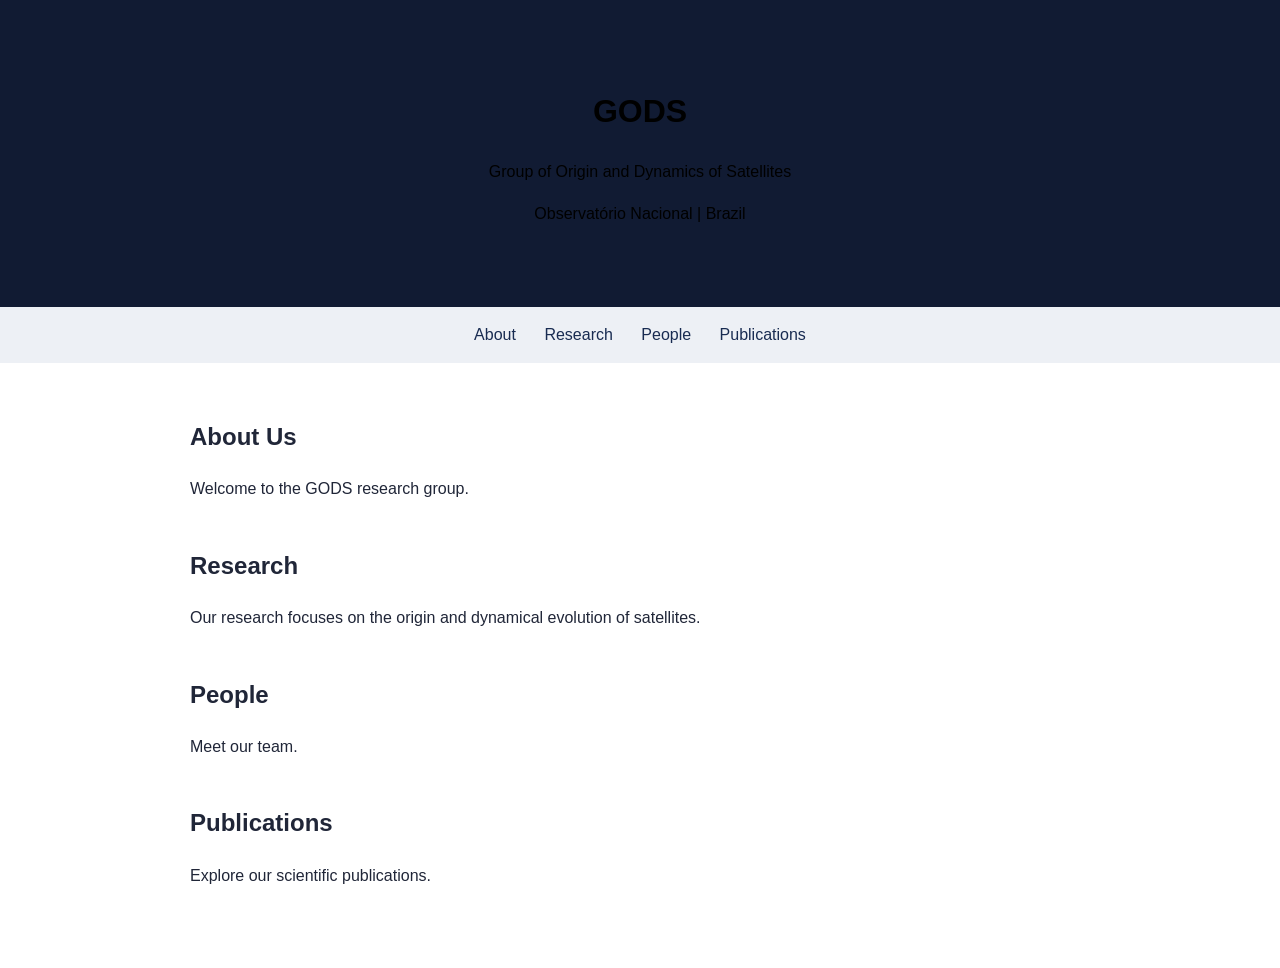
==== index.html @ 949d892b "change" ====
<!DOCTYPE html>
<html lang="en">
<head>
  <meta charset="UTF-8">
  <meta name="viewport" content="width=device-width, initial-scale=1">
  <title>GODS | Research Group</title>
  <style>
    body {
      font-family: Arial, sans-serif;
      margin: 0;
      color: #202638;
      line-height: 1.6;
    }
    header {
      background: #111b33;
      color: black;
      text-align: center;
      padding: 65px 20px;
    }
    nav {
      text-align: center;
      background: #edf0f5;
      padding: 15px;
    }
    nav a {
      margin: 12px;
      color: #182b51;
      text-decoration: none;
    }
    main {
      max-width: 900px;
      margin: auto;
      padding: 35px 20px;
    }
    section { margin-bottom: 45px; }
  </style>
</head>
<body>
  <header>
    <h1>GODS</h1>
    <p>Group of Origin and Dynamics of Satellites</p>
    <p>Observatório Nacional | Brazil</p>
  </header>

  <nav>
    <a href="#about">About</a>
    <a href="#research">Research</a>
    <a href="#people">People</a>
    <a href="#publications">Publications</a>
  </nav>

  <main>
    <section id="about">
      <h2>About Us</h2>
      <p>Welcome to the GODS research group.</p>
    </section>

    <section id="research">
      <h2>Research</h2>
      <p>Our research focuses on the origin
      and dynamical evolution of satellites.</p>
    </section>

    <section id="people">
      <h2>People</h2>
      <p>Meet our team.</p>
    </section>

    <section id="publications">
      <h2>Publications</h2>
      <p>Explore our scientific publications.</p>
    </section>
  </main>
</body>
</html>
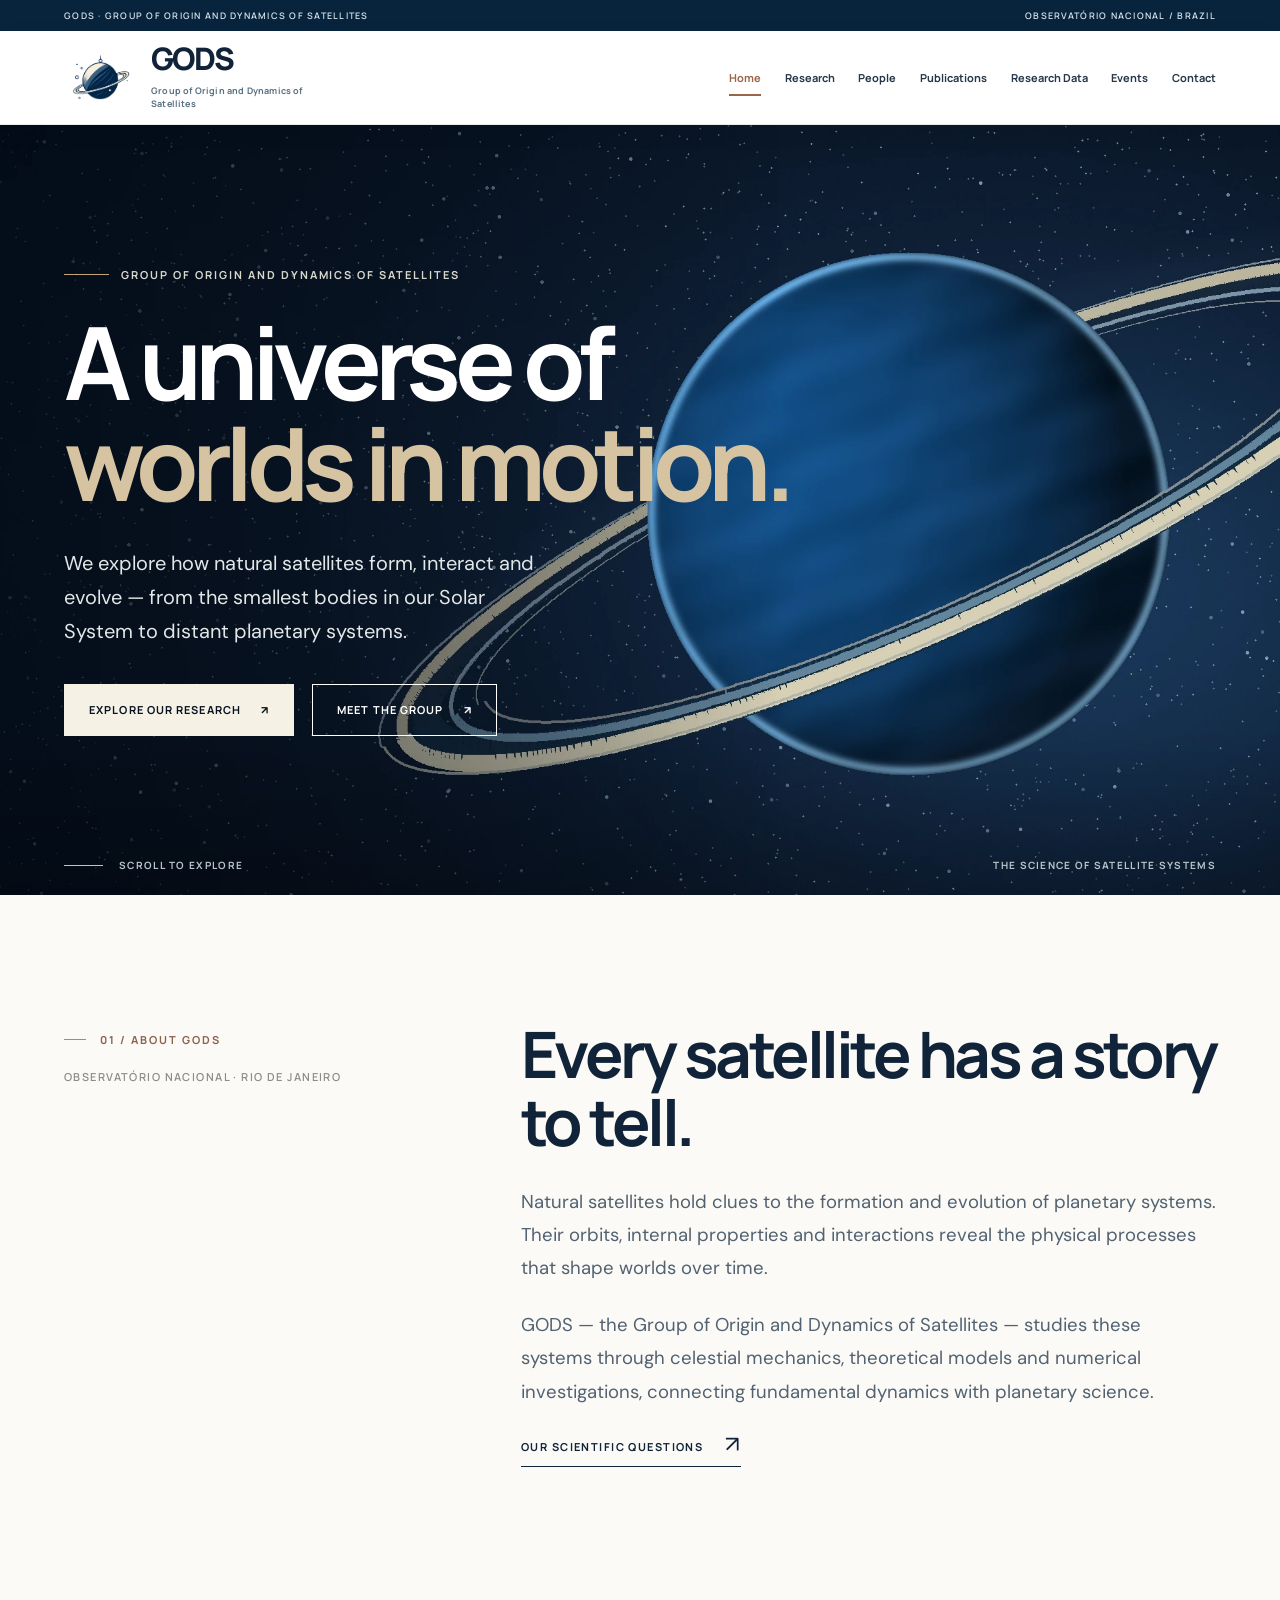
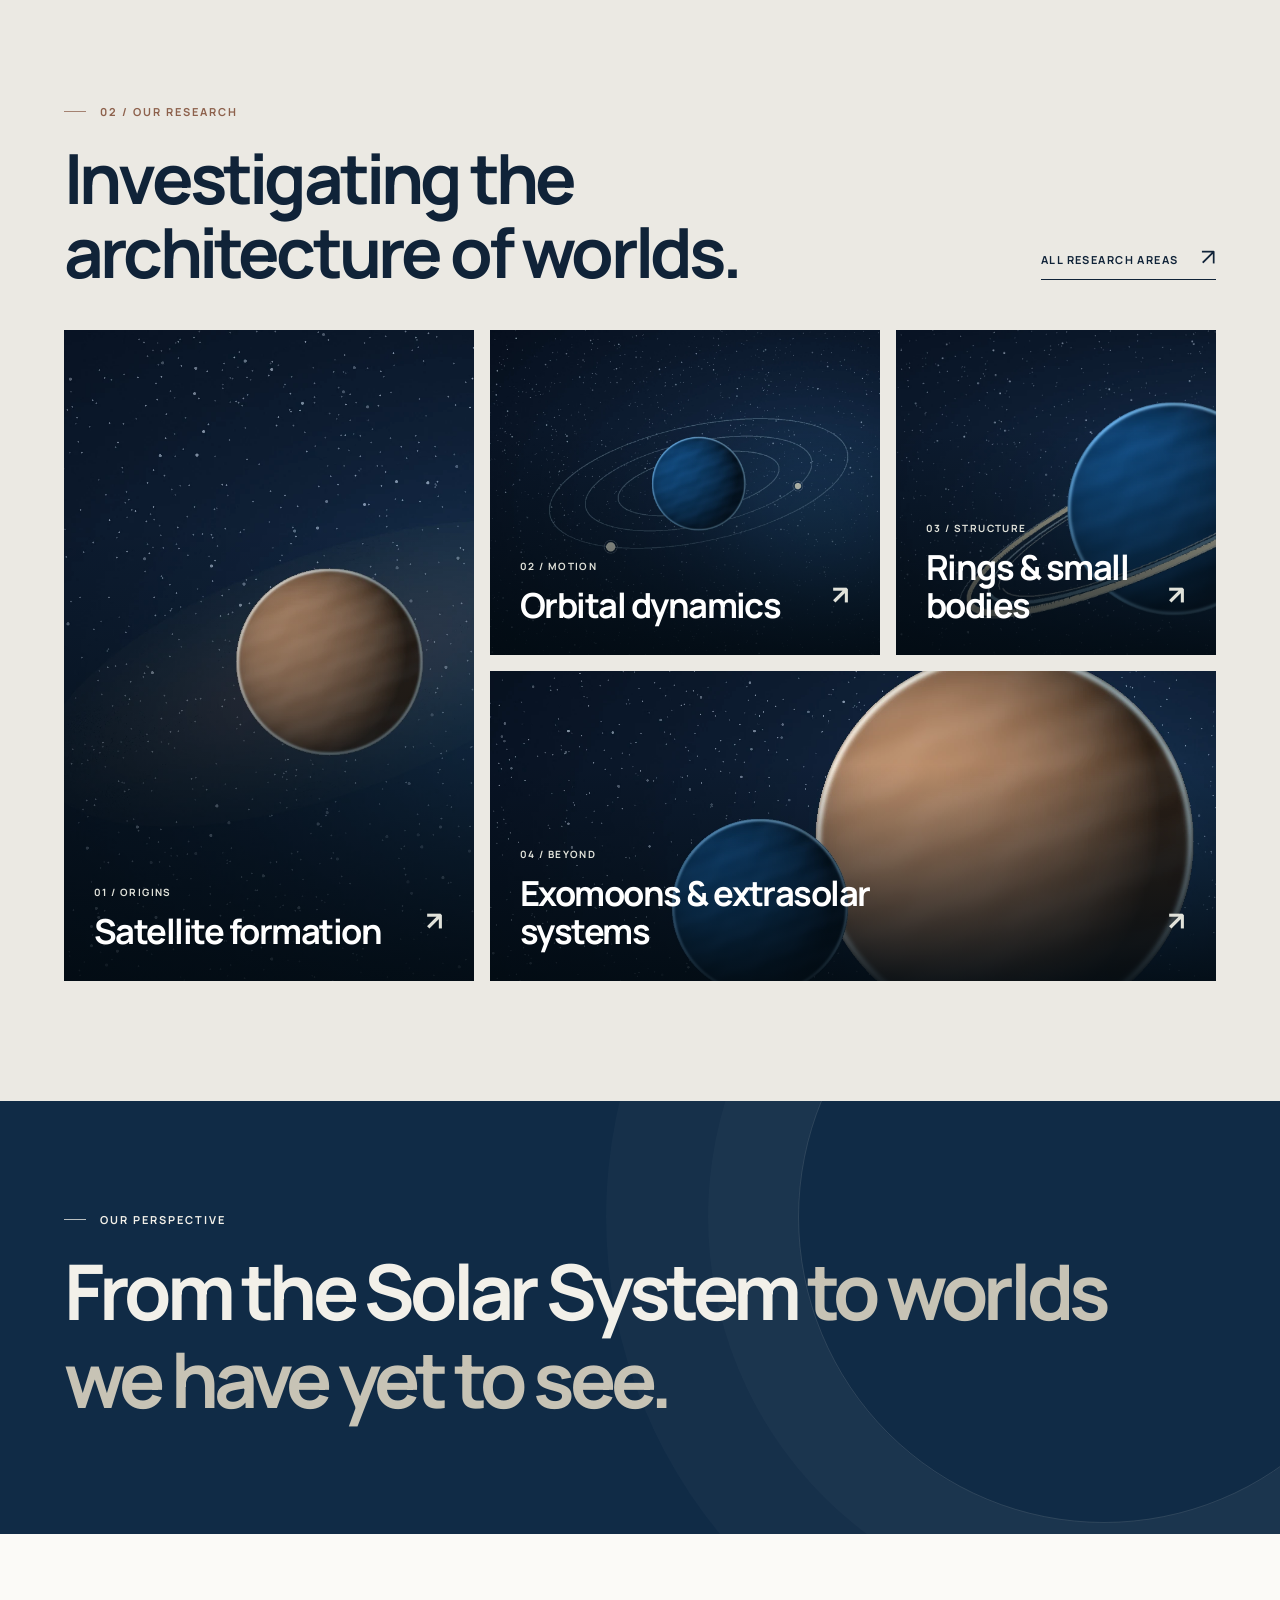
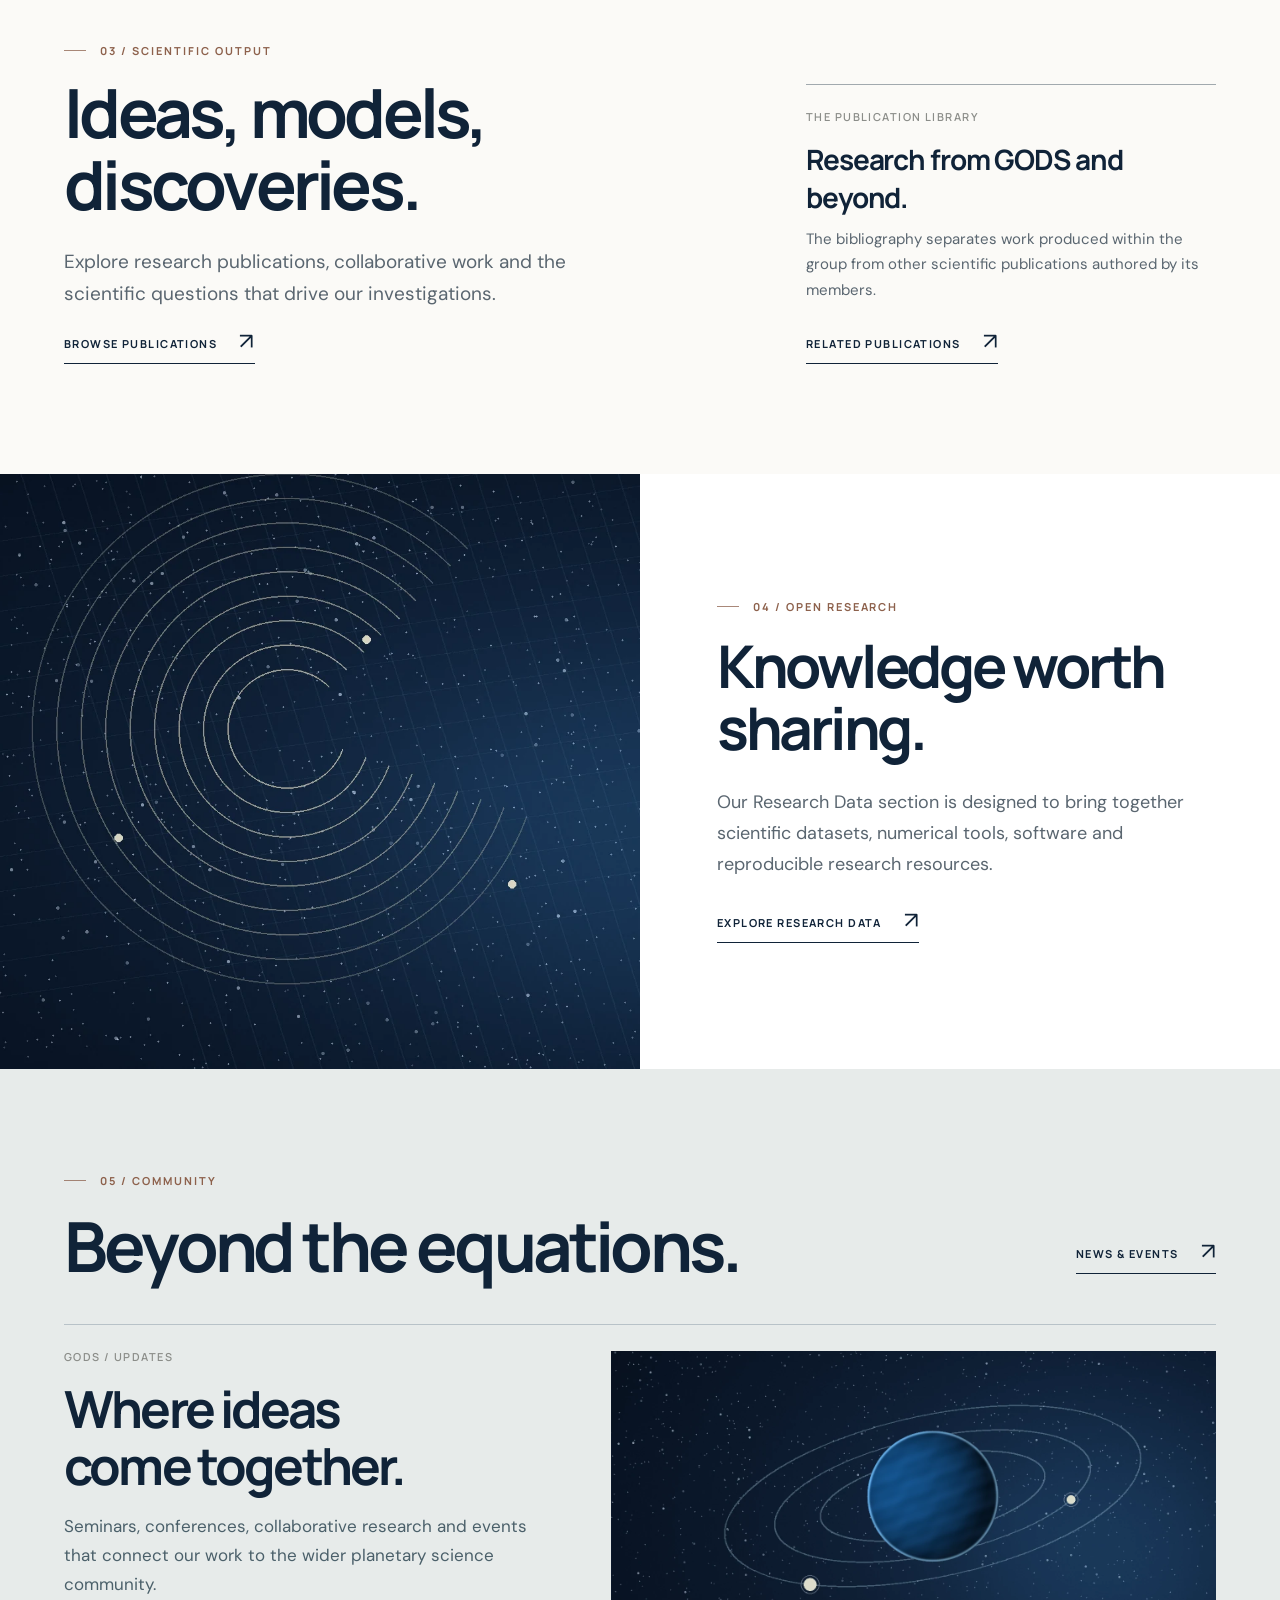
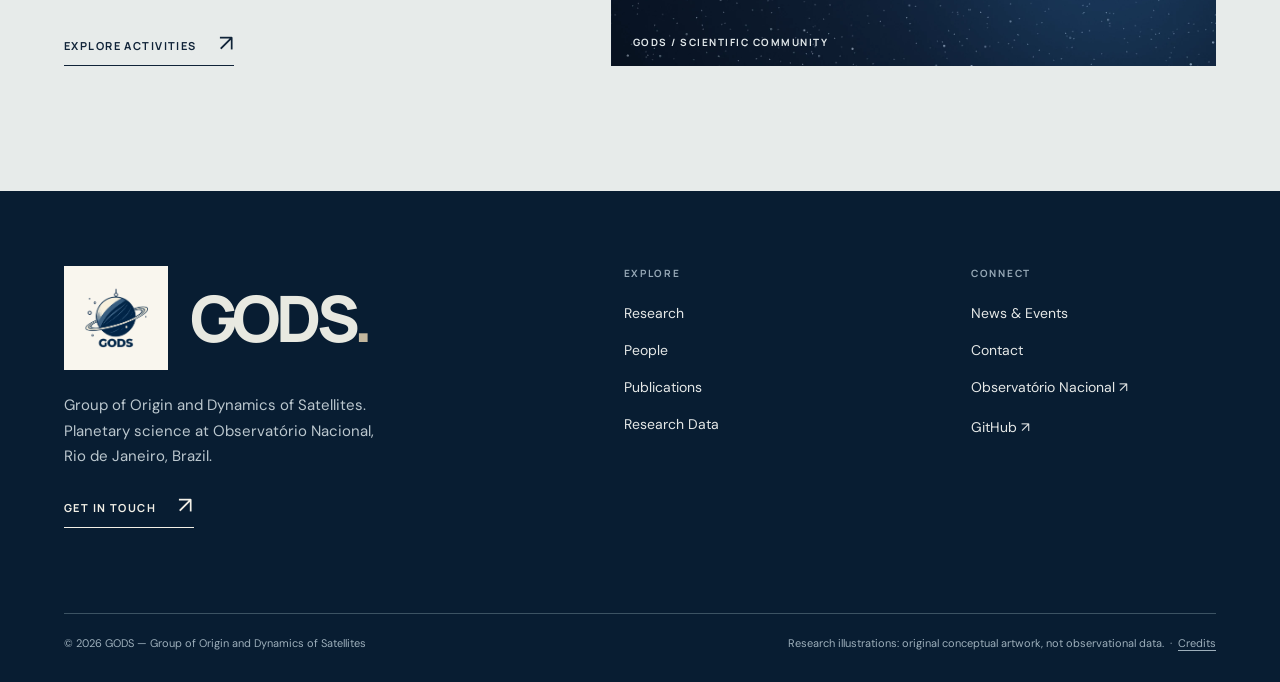
==== commit fd7c3496: "version chatgpt" ====
--- a/index.html
+++ b/index.html
@@ -1,76 +1,12 @@
-
-<!DOCTYPE html>
-<html lang="en">
-<head>
-  <meta charset="UTF-8">
-  <meta name="viewport" content="width=device-width, initial-scale=1">
-  <title>GODS | Research Group</title>
-  <style>
-    body {
-      font-family: Arial, sans-serif;
-      margin: 0;
-      color: #202638;
-      line-height: 1.6;
-    }
-    header {
-      background: #111b33;
-      color: black;
-      text-align: center;
-      padding: 65px 20px;
-    }
-    nav {
-      text-align: center;
-      background: #edf0f5;
-      padding: 15px;
-    }
-    nav a {
-      margin: 12px;
-      color: #182b51;
-      text-decoration: none;
-    }
-    main {
-      max-width: 900px;
-      margin: auto;
-      padding: 35px 20px;
-    }
-    section { margin-bottom: 45px; }
-  </style>
-</head>
-<body>
-  <header>
-    <h1>GODS</h1>
-    <p>Group of Origin and Dynamics of Satellites</p>
-    <p>Observatório Nacional | Brazil</p>
-  </header>
-
-  <nav>
-    <a href="#about">About</a>
-    <a href="#research">Research</a>
-    <a href="#people">People</a>
-    <a href="#publications">Publications</a>
-  </nav>
-
-  <main>
-    <section id="about">
-      <h2>About Us</h2>
-      <p>Welcome to the GODS research group.</p>
-    </section>
-
-    <section id="research">
-      <h2>Research</h2>
-      <p>Our research focuses on the origin
-      and dynamical evolution of satellites.</p>
-    </section>
-
-    <section id="people">
-      <h2>People</h2>
-      <p>Meet our team.</p>
-    </section>
-
-    <section id="publications">
-      <h2>Publications</h2>
-      <p>Explore our scientific publications.</p>
-    </section>
-  </main>
-</body>
-</html>
+<!doctype html><html lang="en"><head><meta charset="utf-8"><meta name="viewport" content="width=device-width,initial-scale=1"><meta name="theme-color" content="#08243d"><meta name="description" content="Research group studying the origin and dynamical evolution of natural satellites, planetary rings and exomoons."><meta property="og:type" content="website"><meta property="og:title" content="Home | GODS"><meta property="og:description" content="Research group studying the origin and dynamical evolution of natural satellites, planetary rings and exomoons."><meta property="og:image" content="assets/images/hero-orbits.webp"><title>Home | GODS — Group of Origin and Dynamics of Satellites</title><link rel="icon" href="assets/images/favicon.svg" type="image/svg+xml"><link rel="stylesheet" href="assets/css/style.css"><script defer src="assets/js/content.js"></script><script defer src="assets/js/site.js"></script></head><body><a class="skip-link" href="#main">Skip to content</a>
+<div class="top-strap"><div class="container"><span>GODS · GROUP OF ORIGIN AND DYNAMICS OF SATELLITES</span><span class="strap-right">OBSERVATÓRIO NACIONAL / BRAZIL</span></div></div>
+<header class="header is-sticky" id="site-header"><div class="container">
+<a href="index.html" class="brand" aria-label="GODS homepage"><img src="assets/images/gods-mark.png" alt="" class="brand-mark"><span><span class="brand-name">GODS</span><span class="brand-sub">Group of Origin and Dynamics of Satellites</span></span></a>
+<button class="nav-toggle" id="nav-toggle" type="button" aria-expanded="false" aria-controls="primary-nav" aria-label="Open menu"><span></span><span></span><span></span></button>
+<nav class="nav" id="primary-nav" aria-label="Primary navigation"><a href="index.html" aria-current="page">Home</a><a href="research.html">Research</a><a href="people.html">People</a><a href="publications.html">Publications</a><a href="data.html">Research Data</a><a href="events.html">Events</a><a href="contact.html">Contact</a></nav></div></header><main id="main"><section class="hero" aria-label="Introduction to GODS"><div class="container"><div class="hero-intro">Group of Origin and Dynamics of Satellites</div><h1>A universe of<br><em>worlds in motion.</em></h1><p>We explore how natural satellites form, interact and evolve — from the smallest bodies in our Solar System to distant planetary systems.</p><div class="hero-actions"><a href="research.html" class="btn">Explore our research <span aria-hidden="true">↗</span></a><a href="people.html" class="btn btn-outline">Meet the group <span aria-hidden="true">↗</span></a></div></div><div class="hero-foot"><div class="container"><span class="scroll-cue">Scroll to explore</span><span class="hide-mobile">The science of satellite systems</span></div></div></section>
+<section class="intro-panel"><div class="container intro-grid"><div class="intro-aside reveal"><span class="kicker overline">01 / About GODS</span><span class="section-no">OBSERVATÓRIO NACIONAL · RIO DE JANEIRO</span></div><div class="intro-copy reveal"><h2 class="display">Every satellite has a story to tell.</h2><p>Natural satellites hold clues to the formation and evolution of planetary systems. Their orbits, internal properties and interactions reveal the physical processes that shape worlds over time.</p><p>GODS — the Group of Origin and Dynamics of Satellites — studies these systems through celestial mechanics, theoretical models and numerical investigations, connecting fundamental dynamics with planetary science.</p><a href="research.html" class="line-link">Our scientific questions <span class="arrow">↗</span></a></div></div></section>
+<section class="research-section"><div class="container"><div class="section-header reveal"><div><div class="kicker overline">02 / Our research</div><h2 class="display section-title" style="margin-top:22px">Investigating the<br>architecture of worlds.</h2></div><a class="line-link" href="research.html">All research areas <span class="arrow">↗</span></a></div><div class="research-mosaic"><a href="research.html#formation" class="mosaic-item"><img src="assets/images/formation.webp" loading="lazy" alt="Conceptual illustration of a young planet surrounded by a disk"><div class="mosaic-caption"><span>01 / ORIGINS</span><h3>Satellite formation</h3><span class="mini-arrow" aria-hidden="true">↗</span></div></a><a href="research.html#dynamics" class="mosaic-item"><img src="assets/images/dynamics.webp" loading="lazy" alt="Conceptual orbital trajectories"><div class="mosaic-caption"><span>02 / MOTION</span><h3>Orbital dynamics</h3><span class="mini-arrow" aria-hidden="true">↗</span></div></a><a href="research.html#rings" class="mosaic-item"><img src="assets/images/rings.webp" loading="lazy" alt="Conceptual ring system around a planet"><div class="mosaic-caption"><span>03 / STRUCTURE</span><h3>Rings &amp; small bodies</h3><span class="mini-arrow" aria-hidden="true">↗</span></div></a><a href="research.html#exomoons" class="mosaic-item"><img src="assets/images/exomoons.webp" loading="lazy" alt="Conceptual illustration of an extrasolar moon orbiting a gas giant"><div class="mosaic-caption"><span>04 / BEYOND</span><h3>Exomoons &amp; extrasolar systems</h3><span class="mini-arrow" aria-hidden="true">↗</span></div></a></div></div></section>
+<section class="statement"><div class="container reveal"><div class="kicker">Our perspective</div><h2 class="display">From the Solar System <span>to worlds we have yet to see.</span></h2></div></section>
+<section class="archive-panel"><div class="container archive-layout"><div class="reveal"><div class="kicker overline">03 / Scientific output</div><h2 class="display">Ideas, models,<br>discoveries.</h2><p>Explore research publications, collaborative work and the scientific questions that drive our investigations.</p><a class="line-link" href="publications.html">Browse publications <span class="arrow">↗</span></a></div><div class="archive-right reveal"><div class="section-no">THE PUBLICATION LIBRARY</div><h3 style="font:700 28px var(--display);letter-spacing:-.04em;margin:18px 0 0">Research from GODS and beyond.</h3><p>The bibliography separates work produced within the group from other scientific publications authored by its members.</p><a class="line-link" href="publications.html#related">Related publications <span class="arrow">↗</span></a></div></div></section>
+<section class="split-feature"><div class="split-image"><img src="assets/images/data-field.webp" loading="lazy" alt="Conceptual data visualization with orbits and trajectories"></div><div class="split-content reveal"><span class="kicker overline">04 / Open research</span><h2 class="display">Knowledge worth sharing.</h2><p>Our Research Data section is designed to bring together scientific datasets, numerical tools, software and reproducible research resources.</p><a href="data.html" class="line-link">Explore research data <span class="arrow">↗</span></a></div></section>
+<section class="updates-section"><div class="container"><div class="section-header reveal"><div><div class="kicker overline">05 / Community</div><h2 class="display section-title" style="margin-top:20px">Beyond the equations.</h2></div><a href="events.html" class="line-link">News &amp; events <span class="arrow">↗</span></a></div><div class="updates-panel"><div class="reveal"><div class="section-no">GODS / UPDATES</div><h3>Where ideas<br>come together.</h3><p>Seminars, conferences, collaborative research and events that connect our work to the wider planetary science community.</p><div id="home-news"></div><a href="events.html" class="line-link" style="margin-top:20px">Explore activities <span class="arrow">↗</span></a></div><div class="updates-visual" role="img" aria-label="Conceptual illustration of orbital trajectories"></div></div></div></section></main><footer class="site-footer"><div class="container"><div class="footer-top"><div class="footer-identity"><div class="footer-lockup"><img src="assets/images/gods-logo.png" class="footer-logo" alt="GODS emblem"><div class="footer-name">GODS<span style="color:#c2b79e">.</span></div></div><p>Group of Origin and Dynamics of Satellites.<br>Planetary science at Observatório Nacional, Rio de Janeiro, Brazil.</p><a class="line-link" style="color:#f3f0e7" href="contact.html">Get in touch <span class="arrow">↗</span></a></div><div class="footer-col"><div class="footer-heading">Explore</div><a href="research.html">Research</a><a href="people.html">People</a><a href="publications.html">Publications</a><a href="data.html">Research Data</a></div><div class="footer-col"><div class="footer-heading">Connect</div><a href="events.html">News &amp; Events</a><a href="contact.html">Contact</a><a href="https://www.gov.br/observatorio/pt-br" target="_blank" rel="noopener noreferrer">Observatório Nacional ↗</a><a href="#" data-github-link style="display:none" target="_blank" rel="noopener noreferrer">GitHub ↗</a></div></div><div class="footer-bottom"><span>© <span id="current-year">2026</span> GODS — Group of Origin and Dynamics of Satellites</span><span>Research illustrations: original conceptual artwork, not observational data. &nbsp;·&nbsp; <a href="credits.html">Credits</a></span></div></div></footer></body></html>
--- a/assets/css/style.css
+++ b/assets/css/style.css
@@ -0,0 +1,38 @@
+/* GODS — Group of Origin and Dynamics of Satellites
+   Editorial site / responsive static build for GitHub Pages. */
+@import url('https://fonts.googleapis.com/css2?family=DM+Sans:wght@400;500;600;700&family=Manrope:wght@400;500;600;700;800&display=swap');
+:root{--ink:#102338;--navy:#071a2f;--deep:#071321;--slate:#54728a;--ivory:#f5f1e5;--paper:#fbfaf7;--white:#fff;--muted:#5a6670;--line:#d9ddd9;--gold:#c4a779;--font:'DM Sans',Arial,sans-serif;--display:'Manrope','DM Sans',Arial,sans-serif;--max:1376px;--ease:cubic-bezier(.2,.65,.2,1)}
+*{box-sizing:border-box}html{scroll-behavior:smooth}body{margin:0;font:400 16px/1.7 var(--font);color:var(--ink);background:var(--paper);-webkit-font-smoothing:antialiased}img{max-width:100%;display:block}a{color:inherit;text-decoration:none}button,input,select{font:inherit}button{cursor:pointer}button,input,select{touch-action:manipulation}::selection{background:#c7d8e1;color:var(--deep)}:focus-visible{outline:3px solid #6aa7c7;outline-offset:4px}.sr-only{position:absolute;width:1px;height:1px;overflow:hidden;clip:rect(0,0,0,0);white-space:nowrap}.skip-link{position:fixed;top:-60px;left:12px;z-index:100;padding:12px 18px;color:#fff;background:#111}.skip-link:focus{top:12px}.container{max-width:var(--max);padding:0 clamp(24px,5vw,80px);margin:0 auto}.kicker{font:700 11px/1.3 var(--display);letter-spacing:.18em;text-transform:uppercase}.kicker:before{content:'';width:22px;height:1px;background:currentColor;display:inline-block;vertical-align:middle;margin:0 14px 3px 0;opacity:.75}.section-no{font:600 11px/1 var(--display);letter-spacing:.13em;color:#8b8d89}.display{font-family:var(--display);font-weight:700;letter-spacing:-.055em;line-height:1.06}.section-title{font-size:clamp(2.65rem,5.4vw,5.4rem);margin:0}.body-xl{font-size:clamp(1.2rem,1.9vw,1.6rem);line-height:1.6}.small{font-size:13px}.muted{color:var(--muted)}.light{color:#fff}.overline{color:#8d614c}.line-link{display:inline-flex;align-items:center;gap:22px;border-bottom:1px solid currentColor;padding:0 0 10px;font:700 11px/1.2 var(--display);letter-spacing:.13em;text-transform:uppercase;transition:gap .25s var(--ease)}.line-link:hover{gap:32px}.line-link .arrow{font:400 23px/1 var(--font);margin-top:-4px}.btn{display:inline-flex;align-items:center;justify-content:center;gap:20px;min-height:52px;background:var(--ivory);color:var(--deep);border:1px solid var(--ivory);padding:12px 24px;font:700 11px var(--display);letter-spacing:.1em;text-transform:uppercase;transition:.25s ease}.btn:hover{background:#fff;transform:translateY(-2px)}.btn-outline{background:transparent;color:inherit;border:1px solid currentColor}.btn-outline:hover{background:#ffffff1c}.grid-rule{border-top:1px solid #d9dcd9}.text-label{font:700 11px var(--display);letter-spacing:.16em;text-transform:uppercase;color:#62717a}.surface-ivory{background:var(--ivory)}.surface-white{background:#fff}.surface-dark{background:var(--deep);color:#f7f5ee}
+/* Header */
+.top-strap{background:#08243d;color:#d6e1e9;min-height:31px;display:flex;align-items:center}.top-strap .container{width:100%;display:flex;justify-content:space-between;gap:15px;font:600 9px/1.5 var(--display);letter-spacing:.14em;text-transform:uppercase}.header{height:94px;position:relative;z-index:25;background:#fff;border-bottom:1px solid #e9ebe9}.header.is-sticky{position:sticky;top:0;box-shadow:0 8px 25px #0819290b}.header .container{height:100%;display:flex;justify-content:space-between;align-items:center;gap:35px}.brand{display:flex;align-items:center;gap:14px;min-width:280px}.brand-mark{height:64px;width:73px;object-fit:contain}.brand-name{font:800 31px/.95 var(--display);letter-spacing:-.065em}.brand-sub{display:block;max-width:155px;font:700 9px/1.5 var(--display);letter-spacing:.02em;color:#587081;margin-top:5px}.nav{display:flex;align-items:center;gap:clamp(13px,1.85vw,29px);height:100%}.nav a{font:700 11px/1.4 var(--display);color:#263748;padding:37px 0;white-space:nowrap;position:relative;transition:color .18s}.nav a:hover,.nav a[aria-current=page]{color:#9b654a}.nav a[aria-current=page]:after{content:'';position:absolute;bottom:26px;left:0;right:0;height:2px;background:#9b654a}.nav-toggle{display:none;align-items:center;justify-content:center;flex-direction:column;gap:5px;background:transparent;border:1px solid #bdc7cc;width:46px;height:46px}.nav-toggle span{height:2px;background:var(--ink);width:20px;transition:transform .2s}
+/* Home hero */
+.hero{min-height:min(770px,calc(100svh - 125px));position:relative;background:var(--deep) url('../images/hero-orbits.webp') center center / cover no-repeat;display:flex;align-items:center;color:#fff;overflow:hidden}.hero:after{content:'';position:absolute;inset:0;pointer-events:none;background:linear-gradient(180deg,transparent 78%,rgba(0,0,0,.22));z-index:1}.hero .container{position:relative;z-index:2;width:100%;padding-top:80px;padding-bottom:108px}.hero-intro{display:inline-flex;align-items:center;gap:12px;margin-bottom:29px;color:#d8d8cf;font:700 11px var(--display);letter-spacing:.18em;text-transform:uppercase}.hero-intro:before{content:'';height:1px;width:45px;background:var(--gold)}.hero h1{font:700 clamp(3.9rem,7.9vw,8.8rem)/.99 var(--display);letter-spacing:-.065em;max-width:960px;margin:0 0 34px}.hero h1 em{font-style:normal;color:#d6c3a2}.hero p{max-width:470px;font-size:clamp(16px,1.6vw,20px);color:#e2e7e8;line-height:1.7;margin:0 0 36px}.hero-actions{display:flex;gap:18px;align-items:center;flex-wrap:wrap}.hero-foot{position:absolute;bottom:23px;left:0;width:100%;z-index:3;color:#b9c5cd}.hero-foot .container{display:flex;justify-content:space-between;align-items:center;padding-top:0;padding-bottom:0;font:700 10px var(--display);letter-spacing:.13em;text-transform:uppercase}.scroll-cue{display:flex;align-items:center;gap:16px}.scroll-cue:before{content:'';width:39px;height:1px;background:#c5c4b6}
+/* Introductions */
+.intro-panel{padding:125px 0 133px;background:var(--paper)}.intro-grid{display:grid;grid-template-columns:33% minmax(0,1fr);gap:6vw}.intro-grid h2{font-size:clamp(3rem,5vw,5.8rem);max-width:770px;margin:0 0 30px}.intro-grid .intro-copy{max-width:700px}.intro-grid p{font-size:clamp(1.09rem,1.45vw,1.32rem);line-height:1.8;color:#526271;margin:0 0 23px}.intro-aside{padding-top:13px;display:flex;flex-direction:column;align-items:flex-start;gap:24px}
+/* Research editorial tiles */
+.research-section{padding:105px 0 120px;background:#ebe9e3}.section-header{display:flex;align-items:flex-end;justify-content:space-between;gap:35px;margin:0 0 42px}.section-header h2{max-width:790px}.section-header .line-link{margin-bottom:8px}.research-mosaic{display:grid;grid-template-columns:1.05fr 1fr .82fr;grid-template-rows:325px 310px;gap:16px}.mosaic-item{position:relative;overflow:hidden;background:var(--deep);color:#fff;display:flex;align-items:flex-end;transition:filter .35s}.mosaic-item:hover{filter:brightness(1.11)}.mosaic-item:nth-child(1){grid-row:span 2}.mosaic-item:nth-child(4){grid-column:span 2}.mosaic-item>img{position:absolute;width:100%;height:100%;object-fit:cover;transition:transform .8s var(--ease)}.mosaic-item:hover>img{transform:scale(1.04)}.mosaic-item:after{content:'';position:absolute;inset:0;background:linear-gradient(180deg,transparent 30%,rgba(2,11,18,.88) 100%)}.mosaic-caption{z-index:1;position:relative;padding:32px 30px 30px;width:100%}.mosaic-caption span{display:block;margin-bottom:13px;color:#e1e2da;font:700 10px var(--display);letter-spacing:.14em}.mosaic-caption h3{font:700 clamp(23px,2.7vw,39px)/1.12 var(--display);letter-spacing:-.044em;margin:0;max-width:375px}.mosaic-caption .mini-arrow{position:absolute;right:27px;bottom:30px;font-size:26px}
+/* Quote divider */
+.statement{background:#102b46;color:#f2f0e9;position:relative;overflow:hidden;padding:112px 0}.statement:after{content:'';position:absolute;pointer-events:none;width:610px;height:610px;border:1px solid rgba(246,243,229,.13);border-radius:50%;right:-130px;top:-190px;box-shadow:0 0 0 90px rgba(246,243,229,.025),0 0 0 192px rgba(246,243,229,.025)}.statement .container{position:relative;z-index:1}.statement h2{font-size:clamp(2.85rem,6vw,7rem);line-height:1.14;max-width:1050px;margin:20px 0 0;letter-spacing:-.062em}.statement h2 span{color:#c7c3b5}
+/* Split editorial */
+.split-feature{display:grid;grid-template-columns:1fr 1fr;min-height:595px;background:#fff}.split-image{min-height:510px;position:relative;overflow:hidden}.split-image img{width:100%;height:100%;object-fit:cover;position:absolute;inset:0}.split-content{padding:clamp(58px,6vw,112px);display:flex;flex-direction:column;justify-content:center;align-items:flex-start}.split-content h2{font-size:clamp(2.7rem,4.6vw,5.2rem);margin:20px 0 28px}.split-content p{max-width:520px;color:var(--muted);font-size:18px;line-height:1.7;margin:0 0 34px}.split-feature.reverse .split-image{order:2}.split-feature.reverse .split-content{order:1}
+/* Homepage archive + news */
+.archive-panel{padding:110px 0;background:var(--paper)}.archive-layout{display:grid;grid-template-columns:1.1fr .75fr;gap:11vw;align-items:end}.archive-layout h2{font-size:clamp(3rem,5.3vw,6.3rem);margin:18px 0 25px}.archive-layout p{font-size:19px;color:var(--muted);max-width:550px}.archive-right{border-top:1px solid #a1a9ae;padding-top:26px}.archive-right strong{font:700 18px var(--display)}.archive-right p{font-size:15px;margin:11px 0 26px}.updates-section{padding:105px 0 125px;background:#e7ebea}.updates-panel{display:grid;grid-template-columns:.9fr 1.1fr;gap:4vw;border-top:1px solid #b8c2c8;padding-top:26px}.updates-panel h3{font:700 clamp(2.3rem,4vw,4.6rem)/1.12 var(--display);letter-spacing:-.055em;margin:18px 0}.updates-panel p{font-size:17px;max-width:490px;color:#4b606a}.updates-visual{min-height:260px;background:#142e46 url('../images/dynamics.webp') center/cover;position:relative}.updates-visual:after{content:'GODS / SCIENTIFIC COMMUNITY';position:absolute;left:22px;bottom:17px;font:700 10px var(--display);letter-spacing:.15em;color:#e2e8ea}
+/* Footer */
+.site-footer{background:#081d32;color:#e8e9e1;padding:75px 0 30px}.footer-top{display:grid;grid-template-columns:1.4fr .75fr .75fr;gap:8vw;padding-bottom:85px}.footer-identity{max-width:470px}.footer-lockup{display:flex;align-items:center;gap:22px}.footer-logo{width:104px;min-width:104px;height:104px;object-fit:contain;background:#f9f6ee;padding:11px}.footer-name{font:800 clamp(3rem,5vw,5.4rem)/1 var(--display);letter-spacing:-.075em}.footer-identity p{color:#bbc7ce;font-size:15px;max-width:320px;margin:23px 0}.footer-heading{font:700 10px var(--display);letter-spacing:.17em;text-transform:uppercase;color:#96a8b6;margin-bottom:22px}.footer-col a{display:block;color:#e5e8e7;font-size:14px;margin:0 0 13px;transition:color .2s}.footer-col a:hover{color:#c7b08e}.footer-bottom{display:flex;justify-content:space-between;gap:20px;padding-top:21px;border-top:1px solid #3c5363;color:#9dafbb;font-size:11px;line-height:1.6}.footer-bottom a{text-decoration:underline;text-underline-offset:3px}
+/* Inner page layout */
+.page-hero{background:#102a43;color:#fff;min-height:520px;display:flex;align-items:center;position:relative;overflow:hidden}.page-hero .hero-bg{position:absolute;inset:0;width:100%;height:100%;object-fit:cover;opacity:.53}.page-hero:after{content:'';position:absolute;inset:0;background:linear-gradient(90deg,#081929 0%,#081929d9 34%,#0819293d 100%)}.page-hero .container{width:100%;z-index:1;position:relative;padding-top:95px;padding-bottom:100px}.page-hero h1{font-size:clamp(4.5rem,8.3vw,9rem);margin:15px 0 24px;max-width:1040px}.page-hero p{max-width:630px;color:#e1e6e8;font-size:clamp(17px,1.6vw,20px);margin:0}.page-hero .breadcrumb{display:flex;gap:12px;align-items:center;font:700 10px var(--display);letter-spacing:.14em;text-transform:uppercase;color:#c7d0d5}.page-hero .breadcrumb a{text-decoration:underline;text-underline-offset:4px}.page-intro{padding:100px 0;background:var(--paper)}.page-intro-grid{display:grid;grid-template-columns:.6fr 1.4fr;gap:7vw}.page-intro h2{font-size:clamp(2.4rem,4vw,4.65rem);margin:0 0 26px}.page-intro p{font-size:clamp(17px,1.45vw,21px);color:#5c6b76;margin:0 0 18px;max-width:850px}.research-detail{padding:90px 0;border-top:1px solid #d5d9d6}.research-detail:nth-child(even){background:#fff}.research-detail:nth-child(odd){background:#f3f1eb}.research-detail-grid{display:grid;grid-template-columns:1fr 1fr;gap:clamp(30px,6vw,110px);align-items:center}.research-detail.reverse .research-media{order:2}.research-detail.reverse .research-text{order:1}.research-media{aspect-ratio:1.14;background:#091c32;overflow:hidden}.research-media img{width:100%;height:100%;object-fit:cover}.research-text h2{font-size:clamp(2.5rem,4.3vw,4.85rem);margin:22px 0 27px}.research-text p{font-size:17px;color:#5d6a70;line-height:1.85}.tagline{border-top:1px solid #c5cbd0;padding-top:20px;margin-top:35px;display:flex;gap:8px;flex-wrap:wrap}.tag{display:inline-block;border:1px solid #aeb9c1;padding:7px 11px;font:700 10px var(--display);letter-spacing:.06em;text-transform:uppercase}.action-band{padding:100px 0;background:#102a43;color:#f4f4ed}.action-band .container{display:flex;justify-content:space-between;gap:48px;align-items:center}.action-band h2{font-size:clamp(2.5rem,5vw,5.8rem);margin:16px 0;max-width:760px}.action-band p{color:#c0ccd3;max-width:540px}.action-band .line-link{flex-shrink:0}
+/* People */
+.people-section{padding:100px 0}.people-heading{font-size:clamp(2.9rem,5vw,5.7rem);margin:18px 0 52px}.person-feature{display:grid;grid-template-columns:.8fr 1.2fr;min-height:480px;background:#f0eee8}.person-picture{background:#0e2944 url('../images/moons.webp') center/cover;display:flex;align-items:center;justify-content:center;position:relative;min-height:350px}.person-picture:after{content:'';position:absolute;inset:0;background:#0a192633}.person-monogram{position:relative;z-index:1;border:1px solid #f0efdf70;border-radius:50%;height:190px;width:190px;display:grid;place-items:center;color:#f2f0df;font:700 65px var(--display);letter-spacing:-.07em}.person-content{padding:clamp(32px,5vw,79px);display:flex;flex-direction:column;justify-content:center}.person-content h3{font-size:clamp(2.4rem,4.4vw,5.5rem);margin:13px 0 12px}.person-content .role{font:700 11px var(--display);letter-spacing:.15em;text-transform:uppercase;color:#a06f50}.person-content p{color:#586775;max-width:580px;font-size:18px}.person-links{display:flex;flex-wrap:wrap;gap:24px;margin-top:24px}.roster{padding:90px 0 115px;background:#fff}.roster-group{margin-top:55px}.roster-group h3{font:700 24px var(--display);letter-spacing:-.04em;padding-bottom:20px;border-bottom:1px solid #c8cfce}.roster-grid{display:grid;grid-template-columns:repeat(3,1fr);gap:24px;margin-top:25px}.person-small{border-top:3px solid #0b314f;padding:25px 10px 27px 0}.person-small h4{font:700 22px var(--display);margin:0 0 6px}.person-small p{font-size:14px;color:#687780}.blank-panel{padding:37px;background:#f1f3f0;color:#5c6b77;font-size:16px;border-left:3px solid #96a8ac}.blank-panel p{margin:0}
+/* Content archives */
+.archive-section{padding:92px 0 135px;min-height:540px}.archive-tools{display:flex;justify-content:space-between;gap:15px;flex-wrap:wrap;align-items:center;padding:26px 0;border-top:1px solid #b7c0c4;border-bottom:1px solid #b7c0c4}.tabs{display:flex;gap:0;flex-wrap:wrap;align-items:center}.tabs button{appearance:none;background:none;color:#60707b;border:0;border-bottom:2px solid transparent;padding:11px 24px 13px;font:700 12px var(--display);transition:.2s}.tabs button:first-child{padding-left:0}.tabs button[aria-selected=true]{border-bottom-color:#af8064;color:#0c2942}.tabs button:hover{color:var(--ink)}.filter-fields{display:flex;gap:11px;align-items:center}.filter-fields input,.filter-fields select{min-height:44px;padding:10px 13px;border:1px solid #b9c3ca;border-radius:0;background:#fff;color:#173147;font-size:13px;max-width:240px;outline-offset:3px}.result-count{font:700 11px var(--display);letter-spacing:.12em;text-transform:uppercase;color:#65737d;margin:30px 0 18px}.pub-list{margin:0;padding:0;list-style:none}.pub-entry{display:grid;grid-template-columns:70px 1fr auto;gap:28px;padding:30px 0;border-bottom:1px solid #d0d7d8}.pub-year{font:700 17px var(--display);color:#a26f52}.pub-entry h3{font:700 clamp(20px,2.1vw,29px)/1.3 var(--display);letter-spacing:-.03em;margin:0 0 13px}.pub-entry p{margin:0 0 7px;color:#5e6a74;font-size:14px}.pub-entry .pub-links{display:flex;gap:12px;flex-wrap:wrap;margin-top:16px}.pub-entry .pub-links a{font:700 11px var(--display);letter-spacing:.07em;border-bottom:1px solid #a16a4f;padding-bottom:3px;text-transform:uppercase}.pub-kind{font:700 10px var(--display);letter-spacing:.1em;text-transform:uppercase;color:#687a85;white-space:nowrap}.empty-state{padding:72px clamp(20px,5vw,90px);margin-top:28px;border:1px solid #c9d2d1;background:#f1f0ea;min-height:240px;position:relative;overflow:hidden}.empty-state:after{content:'';height:280px;width:280px;position:absolute;right:-110px;top:-100px;border:1px solid #c4c0b5;border-radius:50%;box-shadow:0 0 0 34px #d2d3cb33,0 0 0 80px #dadbd033;pointer-events:none}.empty-state h3{font:700 clamp(24px,3.2vw,37px)/1.2 var(--display);letter-spacing:-.04em;max-width:660px;margin:0 0 14px}.empty-state p{font-size:16px;max-width:580px;margin:0;color:#586976}.notice{padding:28px 30px;border-top:1px solid #c7ced0;background:#f3f4f1;margin:42px 0 0;color:#4a6170}.notice h3{font:700 21px var(--display);margin:0 0 10px}.notice p{margin:0;font-size:15px}
+/* Data */
+.data-grid{display:grid;grid-template-columns:repeat(2,1fr);gap:24px;margin-top:36px}.data-card{background:#f4f3ed;padding:27px 30px 30px;border-top:3px solid #3c6580}.data-card .data-kind{font:700 10px var(--display);letter-spacing:.15em;color:#ac7153}.data-card h3{font:700 24px var(--display);margin:14px 0 13px}.data-card p{color:#687681;font-size:15px}.data-card a{font:700 12px var(--display);text-decoration:underline;text-underline-offset:5px}.data-guidelines{padding:90px 0;background:#ebeae4}.guideline-grid{display:grid;grid-template-columns:repeat(3,1fr);gap:27px;margin-top:43px}.guideline{border-top:1px solid #aab8bc;padding-top:20px}.guideline .count{font:700 13px var(--display);color:#a0674f}.guideline h3{font:700 24px var(--display);letter-spacing:-.03em}.guideline p{color:#5d6d75;font-size:15px}
+/* Contact */
+.contact-wrap{display:grid;grid-template-columns:.8fr 1.2fr;gap:9vw}.contact-wrap h2{font-size:clamp(2.8rem,5vw,5.5rem);margin:0}.contact-item{padding:29px 0;border-bottom:1px solid #cbd1d2}.contact-item .value{font:700 clamp(20px,2.8vw,31px) var(--display);letter-spacing:-.035em;margin:12px 0}.contact-item p{color:#61727b}.contact-item a{text-decoration:underline;text-underline-offset:5px}
+/* Motion */
+.js .reveal{opacity:0;transform:translateY(22px);transition:opacity .7s ease,transform .7s var(--ease)}.js .reveal.visible{opacity:1;transform:translateY(0)}
+@media(max-width:1200px){.nav{gap:13px}.nav a{font-size:10px}.brand{min-width:230px}.brand-sub{max-width:135px}.research-mosaic{grid-template-columns:1fr 1fr;grid-template-rows:310px 280px 290px}.mosaic-item:nth-child(1){grid-row:span 2}.mosaic-item:nth-child(4){grid-column:1/-1}.mosaic-item:nth-child(3){grid-column:2;grid-row:2}}
+@media(max-width:960px){.header{height:80px}.brand-mark{width:58px;height:57px}.nav-toggle{display:flex}.nav{position:absolute;top:80px;left:0;right:0;background:#fff;border-top:1px solid #e1e4e6;display:none;flex-direction:column;align-items:stretch;height:auto;gap:0;padding:16px 6% 28px;box-shadow:0 22px 30px #07182725}.nav.is-open{display:flex}.nav a{padding:15px 5px;font-size:15px;border-bottom:1px solid #ebeeed}.nav a[aria-current=page]:after{display:none}.hero{min-height:650px}.hero h1{max-width:740px}.intro-grid{gap:35px}.split-content{padding:60px 40px}.footer-top{gap:40px}.roster-grid{grid-template-columns:repeat(2,1fr)}}
+@media(max-width:700px){body{font-size:15px}.container{padding:0 23px}.top-strap .container{font-size:8px}.top-strap .strap-right{display:none}.brand{min-width:0}.brand-name{font-size:27px}.brand-sub{font-size:8px}.hero{min-height:660px;background-position:62% center}.hero:before{content:'';position:absolute;inset:0;background:linear-gradient(90deg,#061625e8,#091928a0 60%,#09192845)}.hero .container{padding-top:68px;padding-bottom:96px}.hero h1{font-size:clamp(3.55rem,13vw,5.3rem);max-width:530px}.hero p{max-width:400px}.hero-foot .container{font-size:8px}.hero-foot .hide-mobile{display:none}.intro-panel{padding:78px 0}.intro-grid{grid-template-columns:1fr;gap:24px}.intro-aside{gap:12px}.intro-grid h2{font-size:clamp(2.65rem,10vw,4.3rem)}.research-section,.archive-panel,.updates-section{padding:72px 0 85px}.section-header{flex-direction:column;align-items:flex-start;gap:24px}.research-mosaic{display:grid;grid-template-columns:1fr 1fr;grid-template-rows:320px 235px 235px;gap:10px}.mosaic-item:nth-child(1){grid-column:1/-1;grid-row:1}.mosaic-item:nth-child(2){grid-column:1;grid-row:2}.mosaic-item:nth-child(3){grid-column:2;grid-row:2}.mosaic-item:nth-child(4){grid-column:1/-1;grid-row:3}.mosaic-caption{padding:17px}.mosaic-caption h3{font-size:clamp(18px,4.1vw,26px)}.mosaic-caption .mini-arrow{display:none}.statement{padding:78px 0}.statement h2{font-size:clamp(2.75rem,10vw,4.8rem)}.split-feature,.split-feature.reverse{grid-template-columns:1fr}.split-feature .split-image,.split-feature.reverse .split-image{order:1;min-height:340px}.split-feature .split-content,.split-feature.reverse .split-content{order:2;padding:60px 23px 70px}.archive-layout,.updates-panel{grid-template-columns:1fr;gap:26px}.archive-layout h2{font-size:clamp(3rem,10vw,5rem)}.updates-visual{min-height:280px}.footer-top{grid-template-columns:1fr 1fr;gap:38px;padding-bottom:42px}.footer-identity{grid-column:1/-1}.footer-bottom{flex-direction:column}.page-hero{min-height:460px}.page-hero .container{padding-top:75px;padding-bottom:75px}.page-hero h1{font-size:clamp(3.9rem,13vw,6.5rem)}.page-intro{padding:76px 0}.page-intro-grid{grid-template-columns:1fr;gap:24px}.research-detail{padding:65px 0}.research-detail-grid,.research-detail.reverse .research-detail-grid{grid-template-columns:1fr;gap:29px}.research-detail .research-media,.research-detail.reverse .research-media{order:1}.research-detail .research-text,.research-detail.reverse .research-text{order:2}.research-detail .research-text h2{margin:13px 0 20px}.action-band{padding:75px 0}.action-band .container{flex-direction:column;align-items:flex-start}.person-feature{grid-template-columns:1fr}.people-section,.roster,.archive-section{padding:70px 0}.person-picture{min-height:290px}.person-content{padding:40px 25px}.archive-tools{align-items:stretch;flex-direction:column}.filter-fields{width:100%}.filter-fields input,.filter-fields select{flex:1;min-width:0}.pub-entry{grid-template-columns:53px 1fr;gap:15px}.pub-kind{grid-column:2}.data-grid,.guideline-grid{grid-template-columns:1fr}.contact-wrap{grid-template-columns:1fr;gap:24px}.contact-wrap h2{margin-bottom:20px}}
+@media(max-width:420px){.top-strap{min-height:27px}.top-strap .container{font-size:7px}.hero h1{font-size:3.45rem}.hero-actions .btn{font-size:10px;padding:12px 16px}.brand-mark{width:50px;height:51px}.brand{gap:9px}.brand-name{font-size:25px}.brand-sub{font-size:7.5px}.research-mosaic{grid-template-rows:320px 230px 230px}.mosaic-caption h3{font-size:17px}.footer-lockup{gap:17px}.footer-name{font-size:3rem}.tabs button{padding:11px 11px 13px;font-size:11px}.tabs button:first-child{padding-left:0}}
+@media(prefers-reduced-motion:reduce){html{scroll-behavior:auto}*,*:before,*:after{transition-duration:.01ms!important;animation-duration:.01ms!important}.js .reveal{opacity:1!important;transform:none!important}}
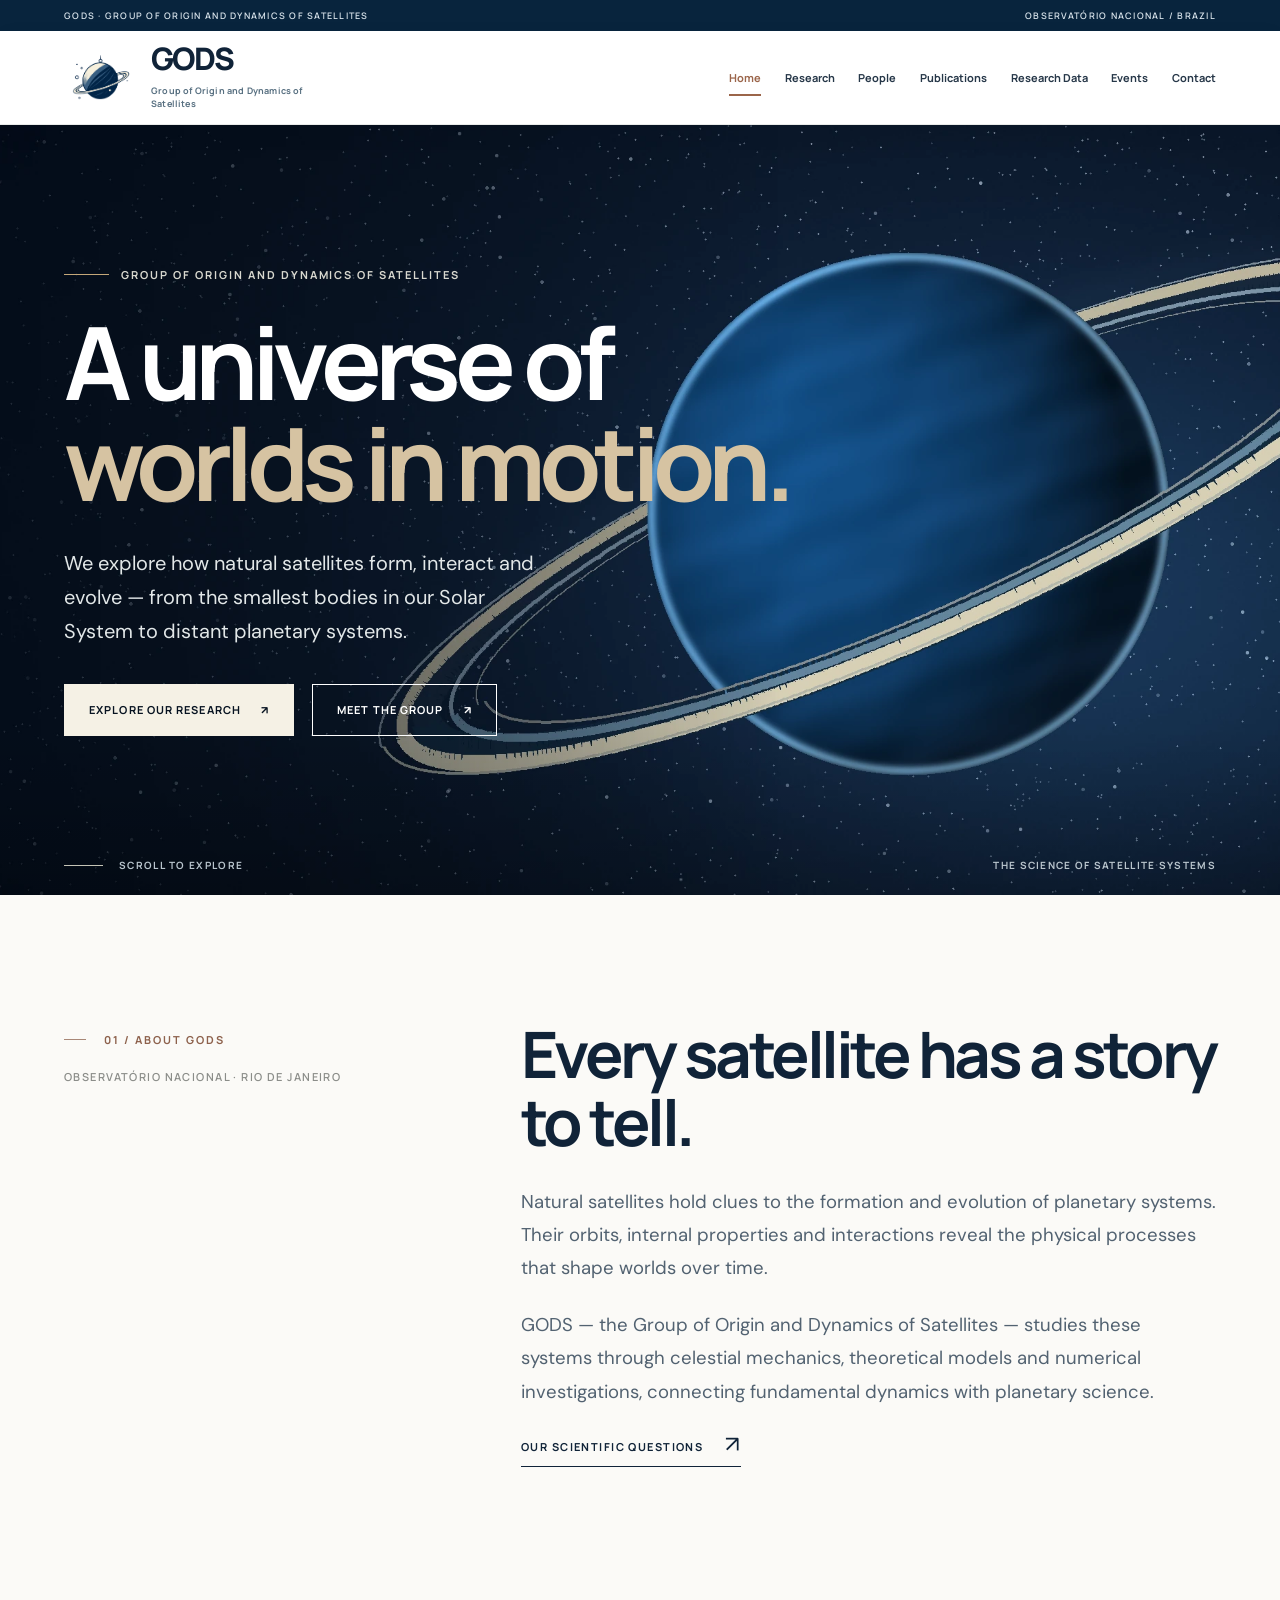
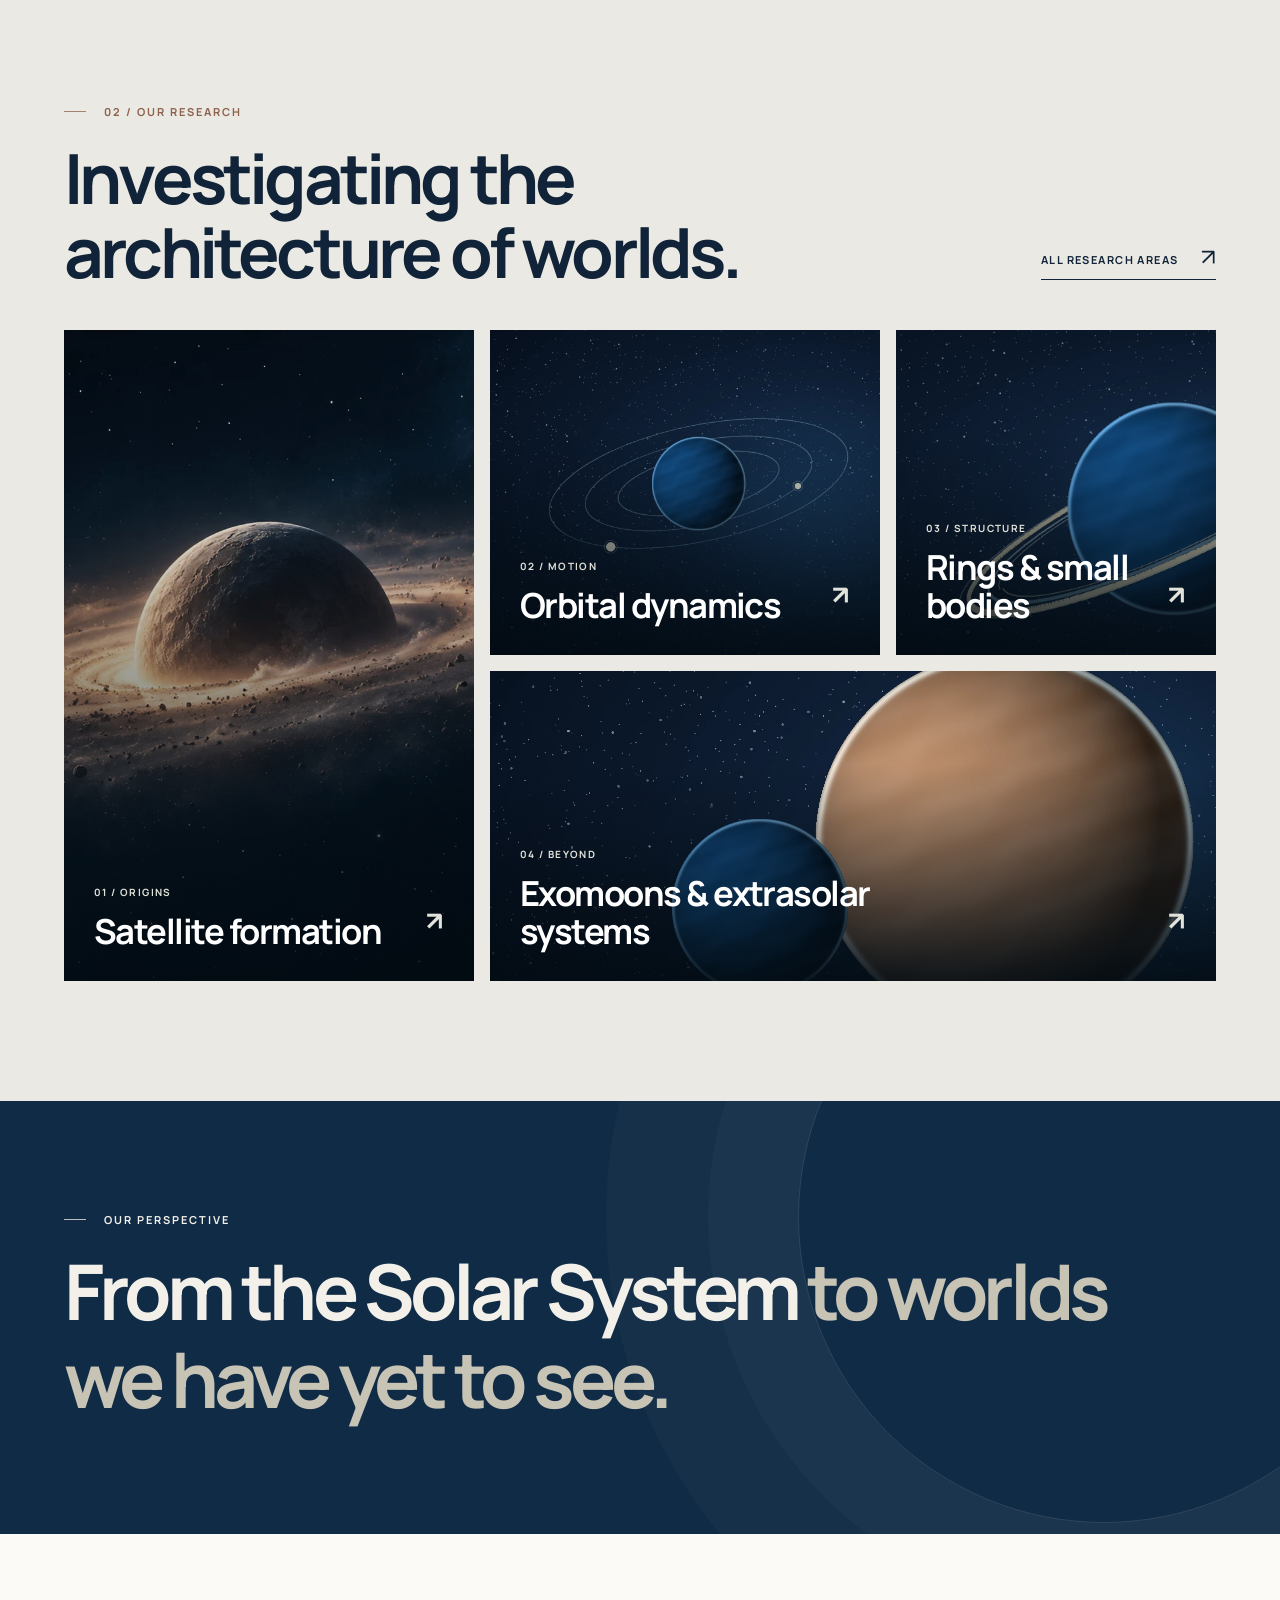
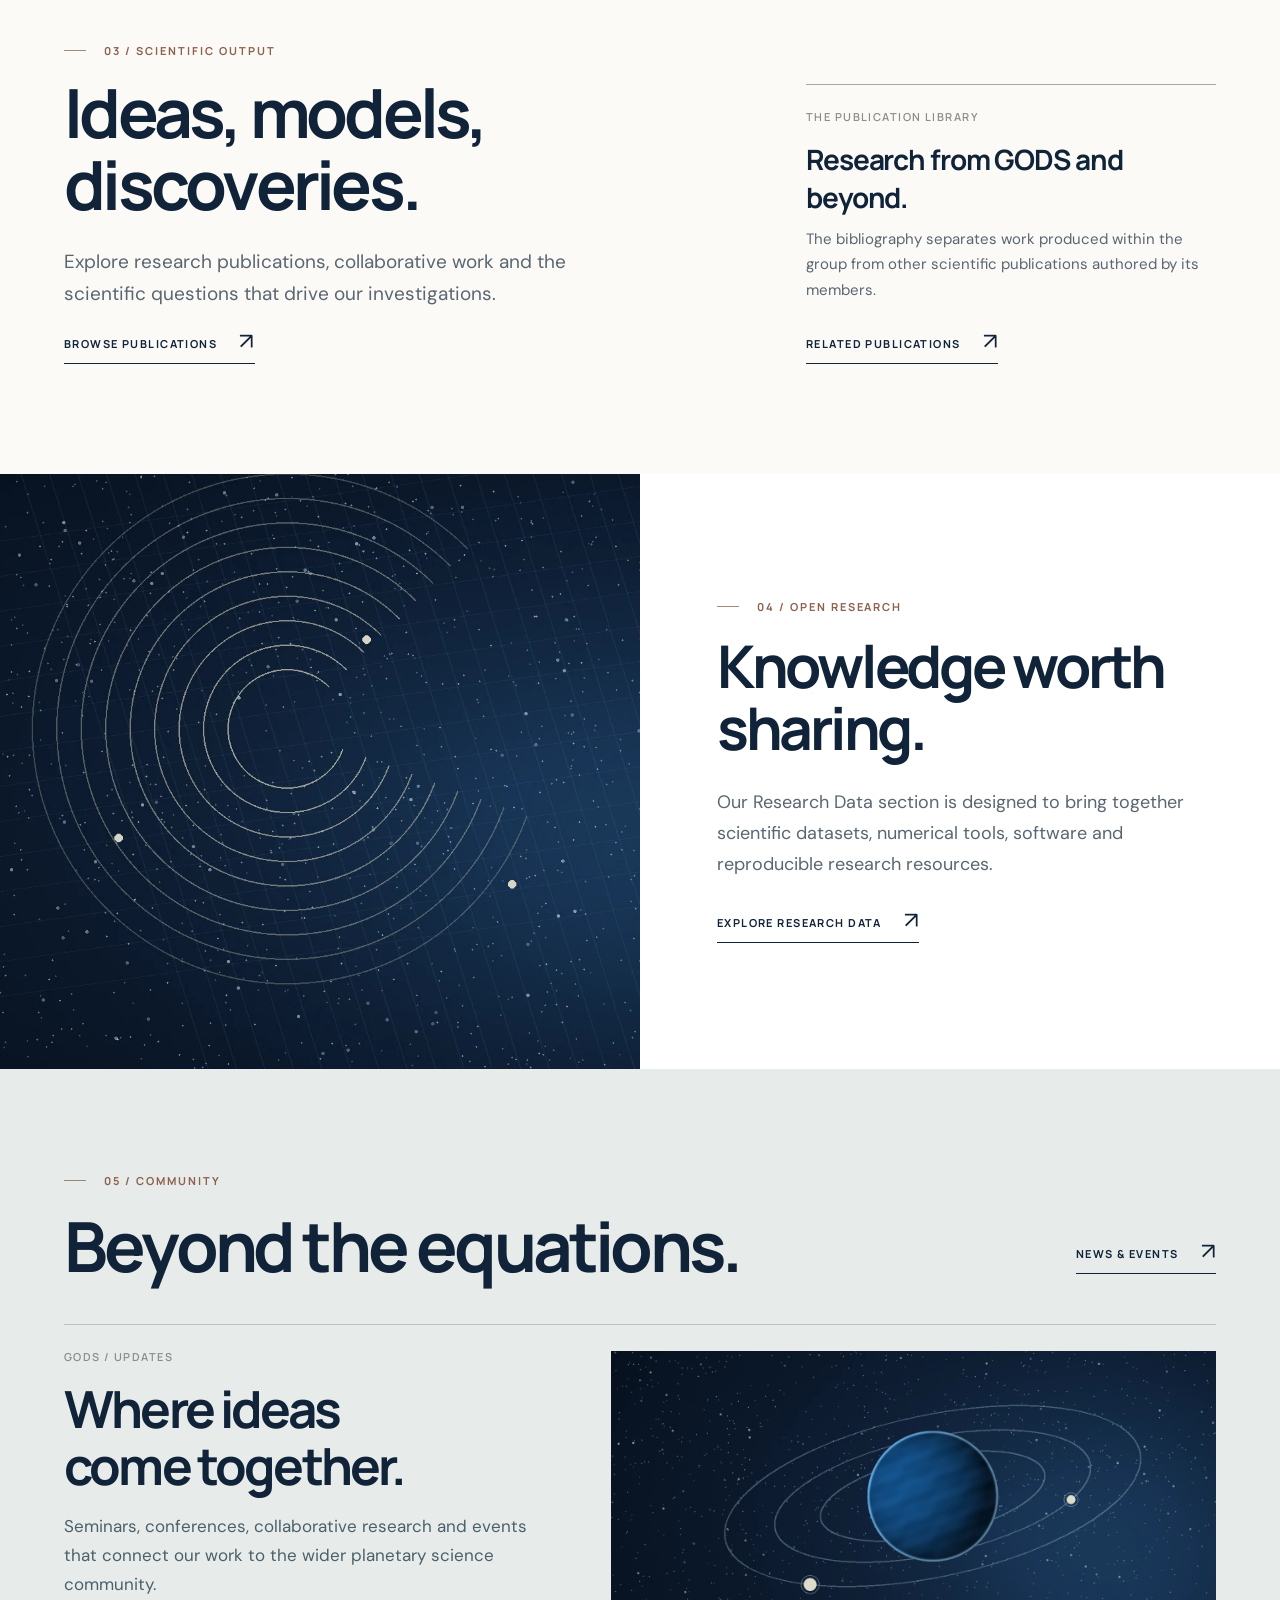
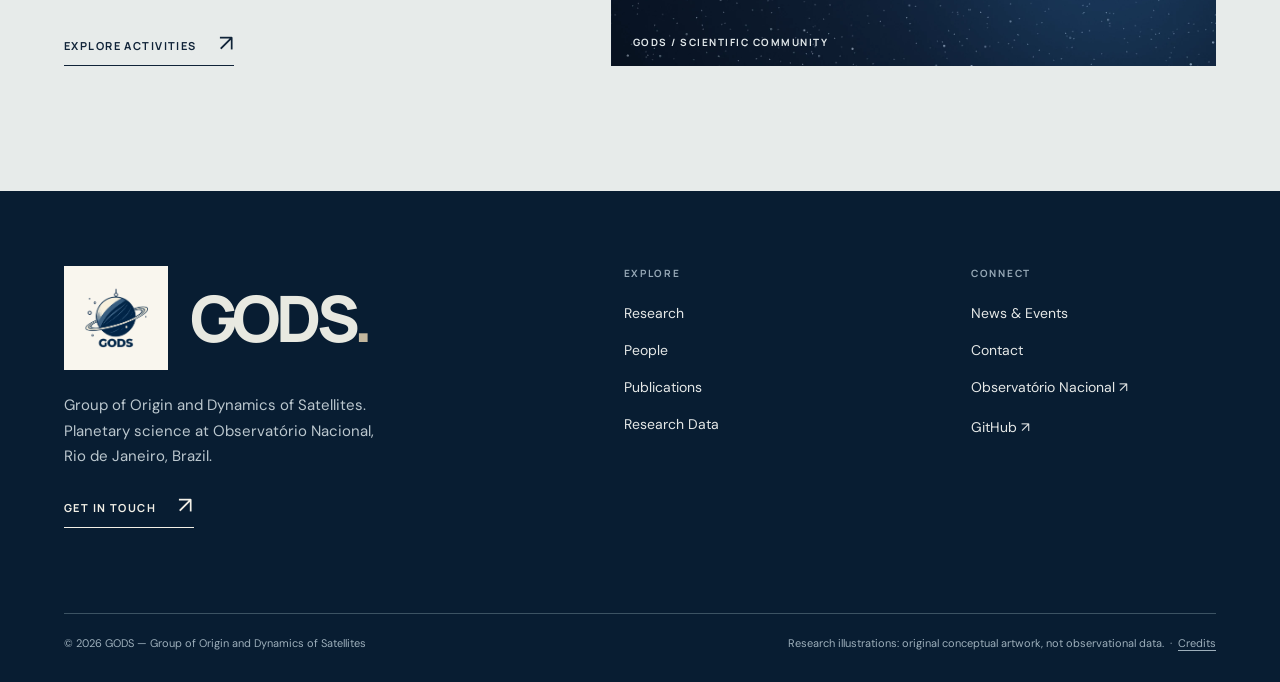
==== commit a54feebd: "version with header" ====
--- a/index.html
+++ b/index.html
@@ -1,12 +1,303 @@
-<!doctype html><html lang="en"><head><meta charset="utf-8"><meta name="viewport" content="width=device-width,initial-scale=1"><meta name="theme-color" content="#08243d"><meta name="description" content="Research group studying the origin and dynamical evolution of natural satellites, planetary rings and exomoons."><meta property="og:type" content="website"><meta property="og:title" content="Home | GODS"><meta property="og:description" content="Research group studying the origin and dynamical evolution of natural satellites, planetary rings and exomoons."><meta property="og:image" content="assets/images/hero-orbits.webp"><title>Home | GODS — Group of Origin and Dynamics of Satellites</title><link rel="icon" href="assets/images/favicon.svg" type="image/svg+xml"><link rel="stylesheet" href="assets/css/style.css"><script defer src="assets/js/content.js"></script><script defer src="assets/js/site.js"></script></head><body><a class="skip-link" href="#main">Skip to content</a>
-<div class="top-strap"><div class="container"><span>GODS · GROUP OF ORIGIN AND DYNAMICS OF SATELLITES</span><span class="strap-right">OBSERVATÓRIO NACIONAL / BRAZIL</span></div></div>
-<header class="header is-sticky" id="site-header"><div class="container">
-<a href="index.html" class="brand" aria-label="GODS homepage"><img src="assets/images/gods-mark.png" alt="" class="brand-mark"><span><span class="brand-name">GODS</span><span class="brand-sub">Group of Origin and Dynamics of Satellites</span></span></a>
-<button class="nav-toggle" id="nav-toggle" type="button" aria-expanded="false" aria-controls="primary-nav" aria-label="Open menu"><span></span><span></span><span></span></button>
-<nav class="nav" id="primary-nav" aria-label="Primary navigation"><a href="index.html" aria-current="page">Home</a><a href="research.html">Research</a><a href="people.html">People</a><a href="publications.html">Publications</a><a href="data.html">Research Data</a><a href="events.html">Events</a><a href="contact.html">Contact</a></nav></div></header><main id="main"><section class="hero" aria-label="Introduction to GODS"><div class="container"><div class="hero-intro">Group of Origin and Dynamics of Satellites</div><h1>A universe of<br><em>worlds in motion.</em></h1><p>We explore how natural satellites form, interact and evolve — from the smallest bodies in our Solar System to distant planetary systems.</p><div class="hero-actions"><a href="research.html" class="btn">Explore our research <span aria-hidden="true">↗</span></a><a href="people.html" class="btn btn-outline">Meet the group <span aria-hidden="true">↗</span></a></div></div><div class="hero-foot"><div class="container"><span class="scroll-cue">Scroll to explore</span><span class="hide-mobile">The science of satellite systems</span></div></div></section>
-<section class="intro-panel"><div class="container intro-grid"><div class="intro-aside reveal"><span class="kicker overline">01 / About GODS</span><span class="section-no">OBSERVATÓRIO NACIONAL · RIO DE JANEIRO</span></div><div class="intro-copy reveal"><h2 class="display">Every satellite has a story to tell.</h2><p>Natural satellites hold clues to the formation and evolution of planetary systems. Their orbits, internal properties and interactions reveal the physical processes that shape worlds over time.</p><p>GODS — the Group of Origin and Dynamics of Satellites — studies these systems through celestial mechanics, theoretical models and numerical investigations, connecting fundamental dynamics with planetary science.</p><a href="research.html" class="line-link">Our scientific questions <span class="arrow">↗</span></a></div></div></section>
-<section class="research-section"><div class="container"><div class="section-header reveal"><div><div class="kicker overline">02 / Our research</div><h2 class="display section-title" style="margin-top:22px">Investigating the<br>architecture of worlds.</h2></div><a class="line-link" href="research.html">All research areas <span class="arrow">↗</span></a></div><div class="research-mosaic"><a href="research.html#formation" class="mosaic-item"><img src="assets/images/formation.webp" loading="lazy" alt="Conceptual illustration of a young planet surrounded by a disk"><div class="mosaic-caption"><span>01 / ORIGINS</span><h3>Satellite formation</h3><span class="mini-arrow" aria-hidden="true">↗</span></div></a><a href="research.html#dynamics" class="mosaic-item"><img src="assets/images/dynamics.webp" loading="lazy" alt="Conceptual orbital trajectories"><div class="mosaic-caption"><span>02 / MOTION</span><h3>Orbital dynamics</h3><span class="mini-arrow" aria-hidden="true">↗</span></div></a><a href="research.html#rings" class="mosaic-item"><img src="assets/images/rings.webp" loading="lazy" alt="Conceptual ring system around a planet"><div class="mosaic-caption"><span>03 / STRUCTURE</span><h3>Rings &amp; small bodies</h3><span class="mini-arrow" aria-hidden="true">↗</span></div></a><a href="research.html#exomoons" class="mosaic-item"><img src="assets/images/exomoons.webp" loading="lazy" alt="Conceptual illustration of an extrasolar moon orbiting a gas giant"><div class="mosaic-caption"><span>04 / BEYOND</span><h3>Exomoons &amp; extrasolar systems</h3><span class="mini-arrow" aria-hidden="true">↗</span></div></a></div></div></section>
-<section class="statement"><div class="container reveal"><div class="kicker">Our perspective</div><h2 class="display">From the Solar System <span>to worlds we have yet to see.</span></h2></div></section>
-<section class="archive-panel"><div class="container archive-layout"><div class="reveal"><div class="kicker overline">03 / Scientific output</div><h2 class="display">Ideas, models,<br>discoveries.</h2><p>Explore research publications, collaborative work and the scientific questions that drive our investigations.</p><a class="line-link" href="publications.html">Browse publications <span class="arrow">↗</span></a></div><div class="archive-right reveal"><div class="section-no">THE PUBLICATION LIBRARY</div><h3 style="font:700 28px var(--display);letter-spacing:-.04em;margin:18px 0 0">Research from GODS and beyond.</h3><p>The bibliography separates work produced within the group from other scientific publications authored by its members.</p><a class="line-link" href="publications.html#related">Related publications <span class="arrow">↗</span></a></div></div></section>
-<section class="split-feature"><div class="split-image"><img src="assets/images/data-field.webp" loading="lazy" alt="Conceptual data visualization with orbits and trajectories"></div><div class="split-content reveal"><span class="kicker overline">04 / Open research</span><h2 class="display">Knowledge worth sharing.</h2><p>Our Research Data section is designed to bring together scientific datasets, numerical tools, software and reproducible research resources.</p><a href="data.html" class="line-link">Explore research data <span class="arrow">↗</span></a></div></section>
-<section class="updates-section"><div class="container"><div class="section-header reveal"><div><div class="kicker overline">05 / Community</div><h2 class="display section-title" style="margin-top:20px">Beyond the equations.</h2></div><a href="events.html" class="line-link">News &amp; events <span class="arrow">↗</span></a></div><div class="updates-panel"><div class="reveal"><div class="section-no">GODS / UPDATES</div><h3>Where ideas<br>come together.</h3><p>Seminars, conferences, collaborative research and events that connect our work to the wider planetary science community.</p><div id="home-news"></div><a href="events.html" class="line-link" style="margin-top:20px">Explore activities <span class="arrow">↗</span></a></div><div class="updates-visual" role="img" aria-label="Conceptual illustration of orbital trajectories"></div></div></div></section></main><footer class="site-footer"><div class="container"><div class="footer-top"><div class="footer-identity"><div class="footer-lockup"><img src="assets/images/gods-logo.png" class="footer-logo" alt="GODS emblem"><div class="footer-name">GODS<span style="color:#c2b79e">.</span></div></div><p>Group of Origin and Dynamics of Satellites.<br>Planetary science at Observatório Nacional, Rio de Janeiro, Brazil.</p><a class="line-link" style="color:#f3f0e7" href="contact.html">Get in touch <span class="arrow">↗</span></a></div><div class="footer-col"><div class="footer-heading">Explore</div><a href="research.html">Research</a><a href="people.html">People</a><a href="publications.html">Publications</a><a href="data.html">Research Data</a></div><div class="footer-col"><div class="footer-heading">Connect</div><a href="events.html">News &amp; Events</a><a href="contact.html">Contact</a><a href="https://www.gov.br/observatorio/pt-br" target="_blank" rel="noopener noreferrer">Observatório Nacional ↗</a><a href="#" data-github-link style="display:none" target="_blank" rel="noopener noreferrer">GitHub ↗</a></div></div><div class="footer-bottom"><span>© <span id="current-year">2026</span> GODS — Group of Origin and Dynamics of Satellites</span><span>Research illustrations: original conceptual artwork, not observational data. &nbsp;·&nbsp; <a href="credits.html">Credits</a></span></div></div></footer></body></html>+<!DOCTYPE html>
+<html lang="en">
+ <head>
+  <meta charset="utf-8"/>
+  <meta content="width=device-width,initial-scale=1" name="viewport"/>
+  <meta content="#08243d" name="theme-color"/>
+  <meta content="Research group studying the origin and dynamical evolution of natural satellites, planetary rings and exomoons." name="description"/>
+  <meta content="website" property="og:type"/>
+  <meta content="Home | GODS" property="og:title"/>
+  <meta content="Research group studying the origin and dynamical evolution of natural satellites, planetary rings and exomoons." property="og:description"/>
+  <meta content="assets/images/hero-orbits.webp" property="og:image"/>
+  <title>
+   Home | GODS &mdash; Group of Origin and Dynamics of Satellites
+  </title>
+  <link href="assets/images/favicon.svg" rel="icon" type="image/svg+xml"/>
+  <link href="assets/css/style.css" rel="stylesheet"/>
+  <script defer="" src="assets/js/content.js">
+  </script>
+  <script defer="" src="assets/js/layout.js">
+  </script>
+ </head>
+ <body>
+  <a class="skip-link" href="#main">
+   Skip to content
+  </a>
+  <div id="site-header-placeholder">
+  </div>
+  <main id="main">
+   <section aria-label="Introduction to GODS" class="hero">
+    <div class="container">
+     <div class="hero-intro">
+      Group of Origin and Dynamics of Satellites
+     </div>
+     <h1>
+      A universe of
+      <br/>
+      <em>
+       worlds in motion.
+      </em>
+     </h1>
+     <p>
+      We explore how natural satellites form, interact and evolve &mdash; from the smallest bodies in our Solar System to distant planetary systems.
+     </p>
+     <div class="hero-actions">
+      <a class="btn" href="research.html">
+       Explore our research
+       <span aria-hidden="true">
+        &nearrow;
+       </span>
+      </a>
+      <a class="btn btn-outline" href="people.html">
+       Meet the group
+       <span aria-hidden="true">
+        &nearrow;
+       </span>
+      </a>
+     </div>
+    </div>
+    <div class="hero-foot">
+     <div class="container">
+      <span class="scroll-cue">
+       Scroll to explore
+      </span>
+      <span class="hide-mobile">
+       The science of satellite systems
+      </span>
+     </div>
+    </div>
+   </section>
+   <section class="intro-panel">
+    <div class="container intro-grid">
+     <div class="intro-aside reveal">
+      <span class="kicker overline">
+       01 / About GODS
+      </span>
+      <span class="section-no">
+       OBSERVAT&Oacute;RIO NACIONAL &middot; RIO DE JANEIRO
+      </span>
+     </div>
+     <div class="intro-copy reveal">
+      <h2 class="display">
+       Every satellite has a story to tell.
+      </h2>
+      <p>
+       Natural satellites hold clues to the formation and evolution of planetary systems. Their orbits, internal properties and interactions reveal the physical processes that shape worlds over time.
+      </p>
+      <p>
+       GODS &mdash; the Group of Origin and Dynamics of Satellites &mdash; studies these systems through celestial mechanics, theoretical models and numerical investigations, connecting fundamental dynamics with planetary science.
+      </p>
+      <a class="line-link" href="research.html">
+       Our scientific questions
+       <span class="arrow">
+        &nearrow;
+       </span>
+      </a>
+     </div>
+    </div>
+   </section>
+   <section class="research-section">
+    <div class="container">
+     <div class="section-header reveal">
+      <div>
+       <div class="kicker overline">
+        02 / Our research
+       </div>
+       <h2 class="display section-title" style="margin-top:22px">
+        Investigating the
+        <br/>
+        architecture of worlds.
+       </h2>
+      </div>
+      <a class="line-link" href="research.html">
+       All research areas
+       <span class="arrow">
+        &nearrow;
+       </span>
+      </a>
+     </div>
+     <div class="research-mosaic">
+      <a class="mosaic-item" href="research.html#formation">
+       <img alt="Conceptual illustration of a young planet surrounded by a disk" loading="lazy" src="assets/images/formation.webp"/>
+       <div class="mosaic-caption">
+        <span>
+         01 / ORIGINS
+        </span>
+        <h3>
+         Satellite formation
+        </h3>
+        <span aria-hidden="true" class="mini-arrow">
+         &nearrow;
+        </span>
+       </div>
+      </a>
+      <a class="mosaic-item" href="research.html#dynamics">
+       <img alt="Conceptual orbital trajectories" loading="lazy" src="assets/images/dynamics.webp"/>
+       <div class="mosaic-caption">
+        <span>
+         02 / MOTION
+        </span>
+        <h3>
+         Orbital dynamics
+        </h3>
+        <span aria-hidden="true" class="mini-arrow">
+         &nearrow;
+        </span>
+       </div>
+      </a>
+      <a class="mosaic-item" href="research.html#rings">
+       <img alt="Conceptual ring system around a planet" loading="lazy" src="assets/images/rings.webp"/>
+       <div class="mosaic-caption">
+        <span>
+         03 / STRUCTURE
+        </span>
+        <h3>
+         Rings &amp; small bodies
+        </h3>
+        <span aria-hidden="true" class="mini-arrow">
+         &nearrow;
+        </span>
+       </div>
+      </a>
+      <a class="mosaic-item" href="research.html#exomoons">
+       <img alt="Conceptual illustration of an extrasolar moon orbiting a gas giant" loading="lazy" src="assets/images/exomoons.webp"/>
+       <div class="mosaic-caption">
+        <span>
+         04 / BEYOND
+        </span>
+        <h3>
+         Exomoons &amp; extrasolar systems
+        </h3>
+        <span aria-hidden="true" class="mini-arrow">
+         &nearrow;
+        </span>
+       </div>
+      </a>
+     </div>
+    </div>
+   </section>
+   <section class="statement">
+    <div class="container reveal">
+     <div class="kicker">
+      Our perspective
+     </div>
+     <h2 class="display">
+      From the Solar System
+      <span>
+       to worlds we have yet to see.
+      </span>
+     </h2>
+    </div>
+   </section>
+   <section class="archive-panel">
+    <div class="container archive-layout">
+     <div class="reveal">
+      <div class="kicker overline">
+       03 / Scientific output
+      </div>
+      <h2 class="display">
+       Ideas, models,
+       <br/>
+       discoveries.
+      </h2>
+      <p>
+       Explore research publications, collaborative work and the scientific questions that drive our investigations.
+      </p>
+      <a class="line-link" href="publications.html">
+       Browse publications
+       <span class="arrow">
+        &nearrow;
+       </span>
+      </a>
+     </div>
+     <div class="archive-right reveal">
+      <div class="section-no">
+       THE PUBLICATION LIBRARY
+      </div>
+      <h3 style="font:700 28px var(--display);letter-spacing:-.04em;margin:18px 0 0">
+       Research from GODS and beyond.
+      </h3>
+      <p>
+       The bibliography separates work produced within the group from other scientific publications authored by its members.
+      </p>
+      <a class="line-link" href="publications.html#related">
+       Related publications
+       <span class="arrow">
+        &nearrow;
+       </span>
+      </a>
+     </div>
+    </div>
+   </section>
+   <section class="split-feature">
+    <div class="split-image">
+     <img alt="Conceptual data visualization with orbits and trajectories" loading="lazy" src="assets/images/data-field.webp"/>
+    </div>
+    <div class="split-content reveal">
+     <span class="kicker overline">
+      04 / Open research
+     </span>
+     <h2 class="display">
+      Knowledge worth sharing.
+     </h2>
+     <p>
+      Our Research Data section is designed to bring together scientific datasets, numerical tools, software and reproducible research resources.
+     </p>
+     <a class="line-link" href="data.html">
+      Explore research data
+      <span class="arrow">
+       &nearrow;
+      </span>
+     </a>
+    </div>
+   </section>
+   <section class="updates-section">
+    <div class="container">
+     <div class="section-header reveal">
+      <div>
+       <div class="kicker overline">
+        05 / Community
+       </div>
+       <h2 class="display section-title" style="margin-top:20px">
+        Beyond the equations.
+       </h2>
+      </div>
+      <a class="line-link" href="events.html">
+       News &amp; events
+       <span class="arrow">
+        &nearrow;
+       </span>
+      </a>
+     </div>
+     <div class="updates-panel">
+      <div class="reveal">
+       <div class="section-no">
+        GODS / UPDATES
+       </div>
+       <h3>
+        Where ideas
+        <br/>
+        come together.
+       </h3>
+       <p>
+        Seminars, conferences, collaborative research and events that connect our work to the wider planetary science community.
+       </p>
+       <div id="home-news">
+       </div>
+       <a class="line-link" href="events.html" style="margin-top:20px">
+        Explore activities
+        <span class="arrow">
+         &nearrow;
+        </span>
+       </a>
+      </div>
+      <div aria-label="Conceptual illustration of orbital trajectories" class="updates-visual" role="img">
+      </div>
+     </div>
+    </div>
+   </section>
+  </main>
+  <div id="site-footer-placeholder">
+  </div>
+ </body>
+</html>
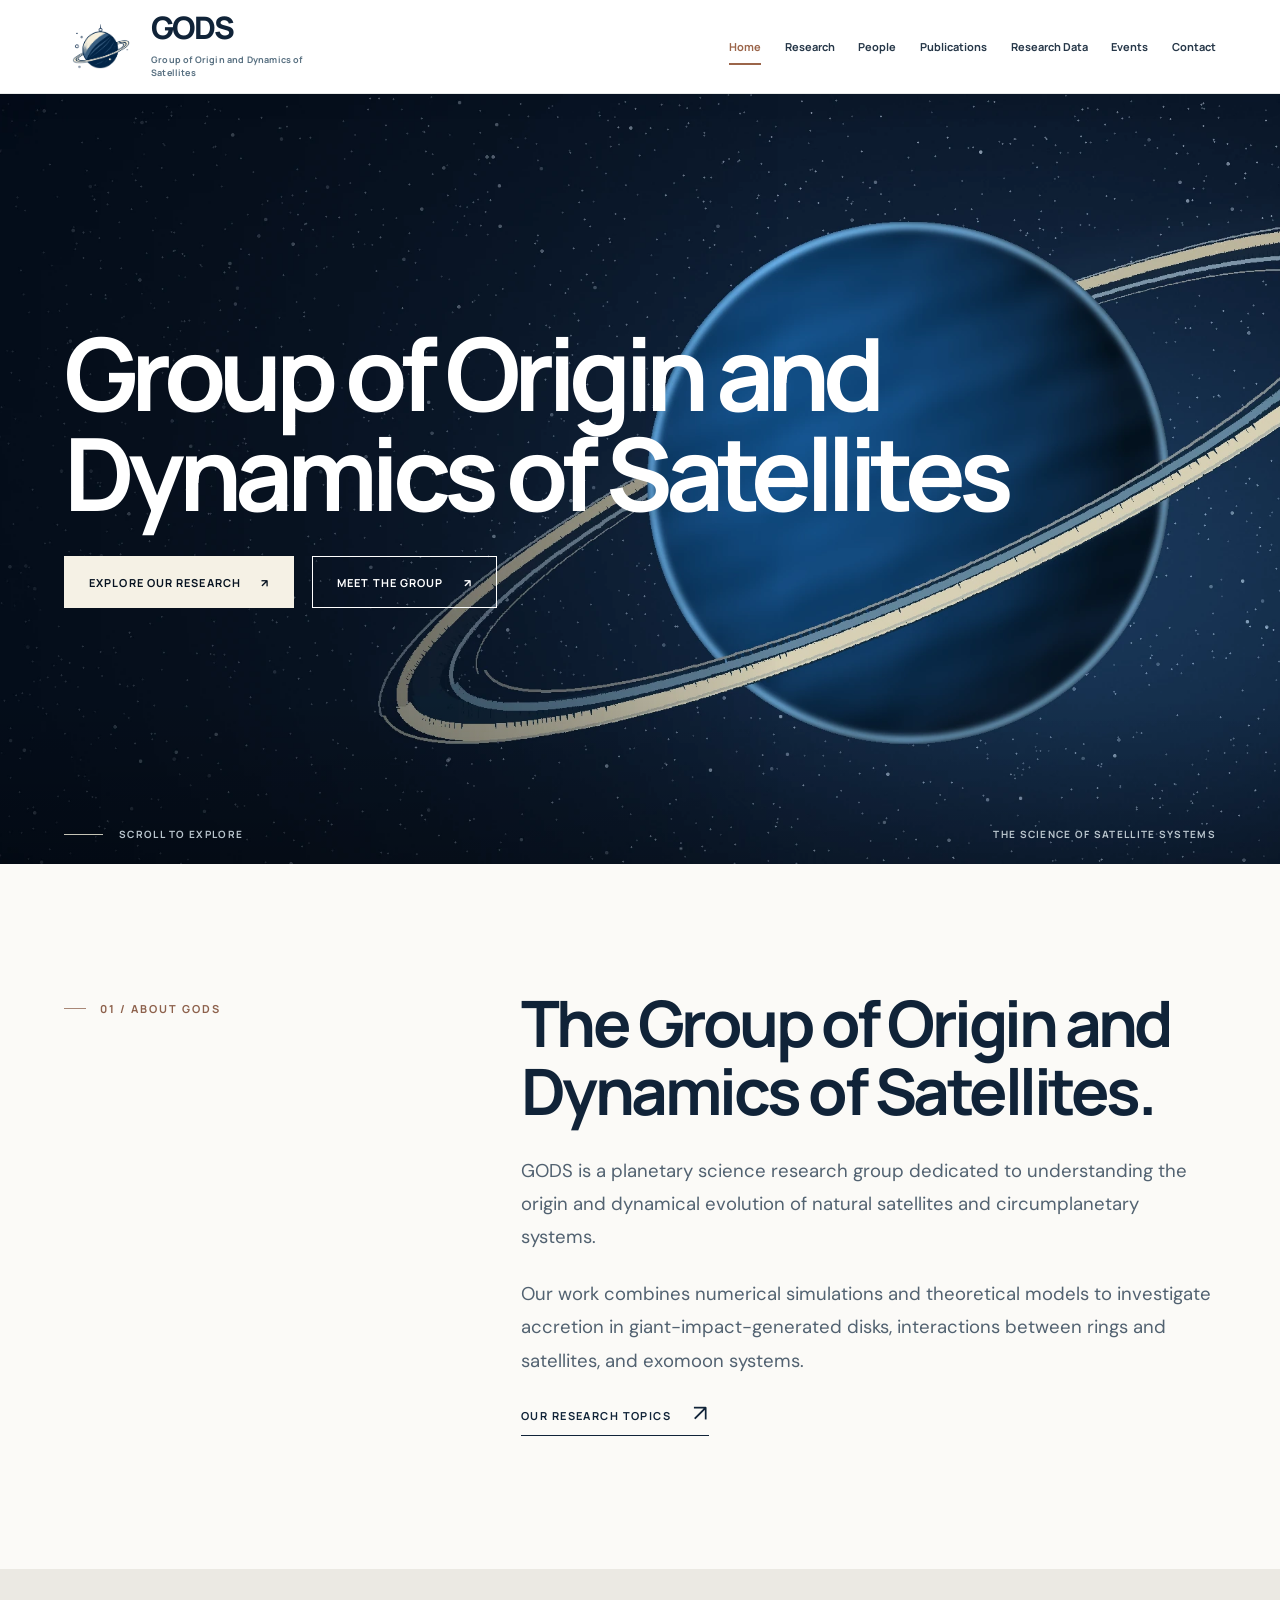
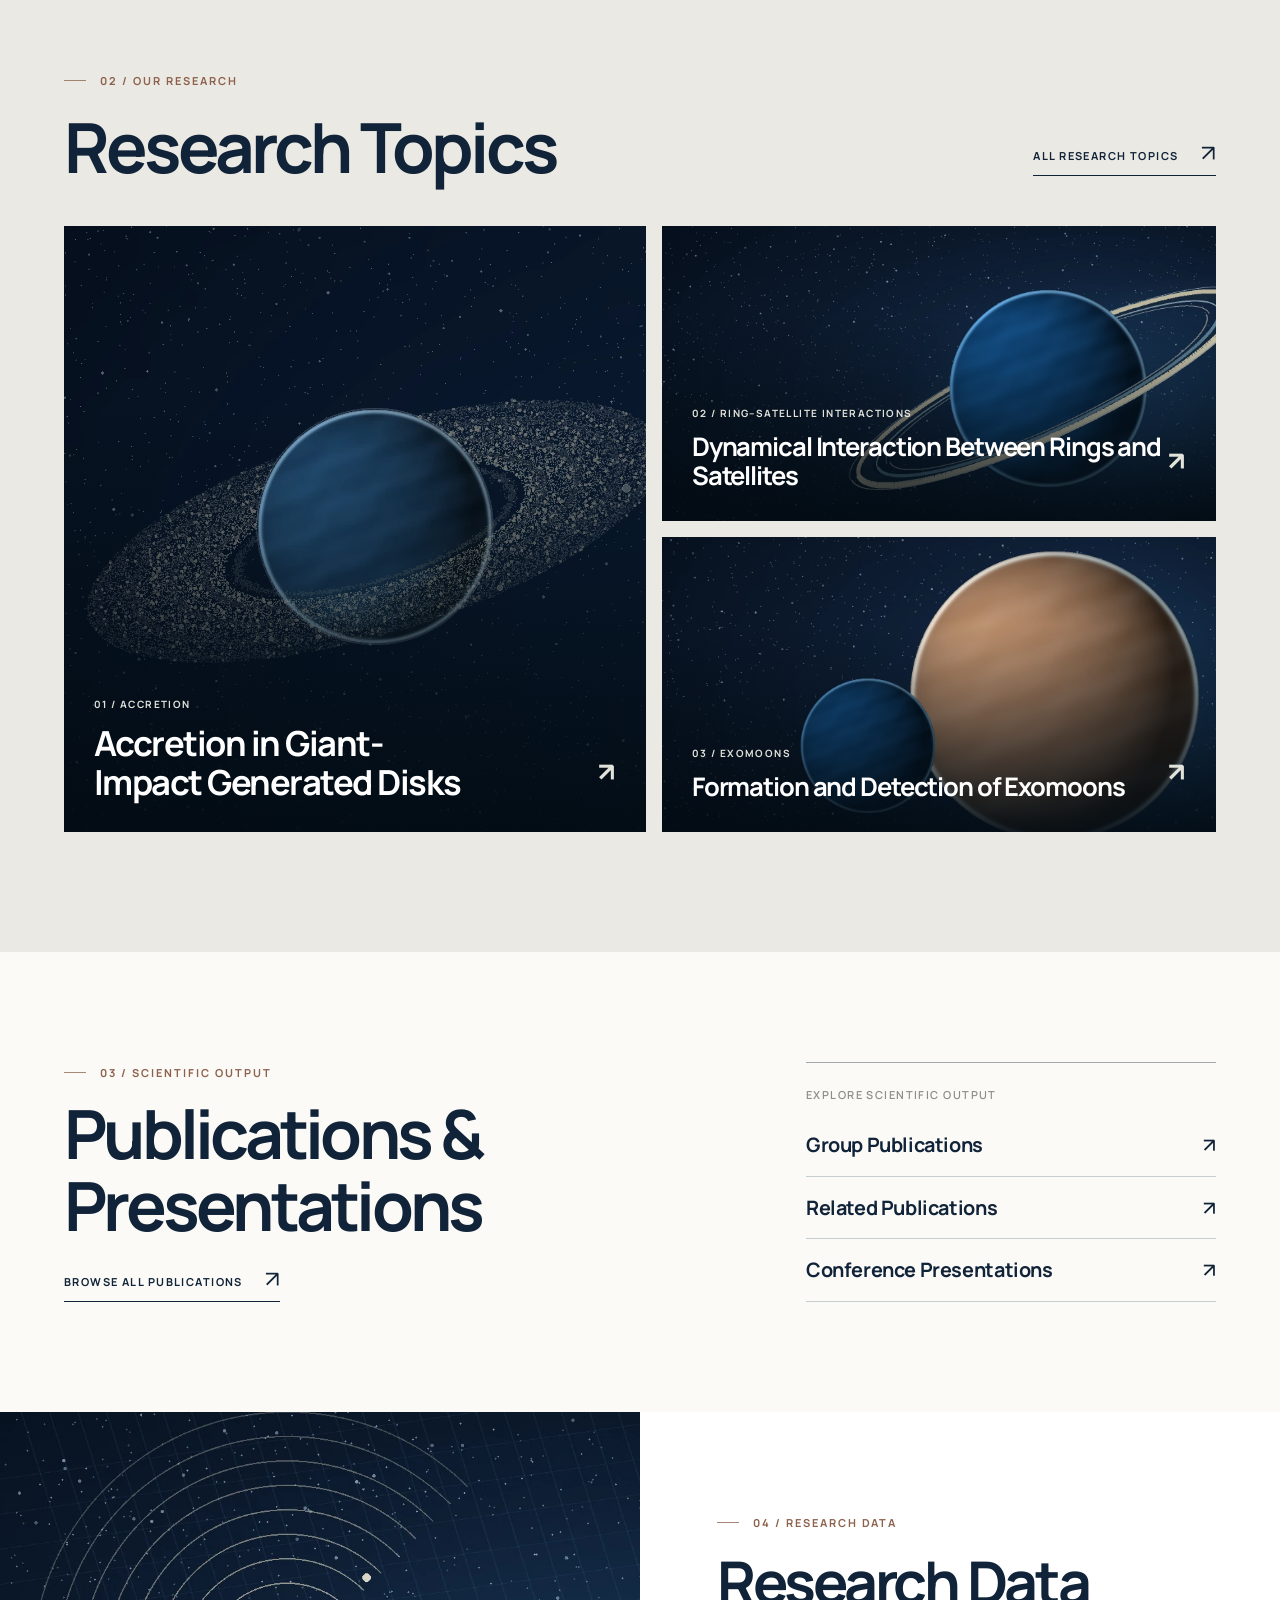
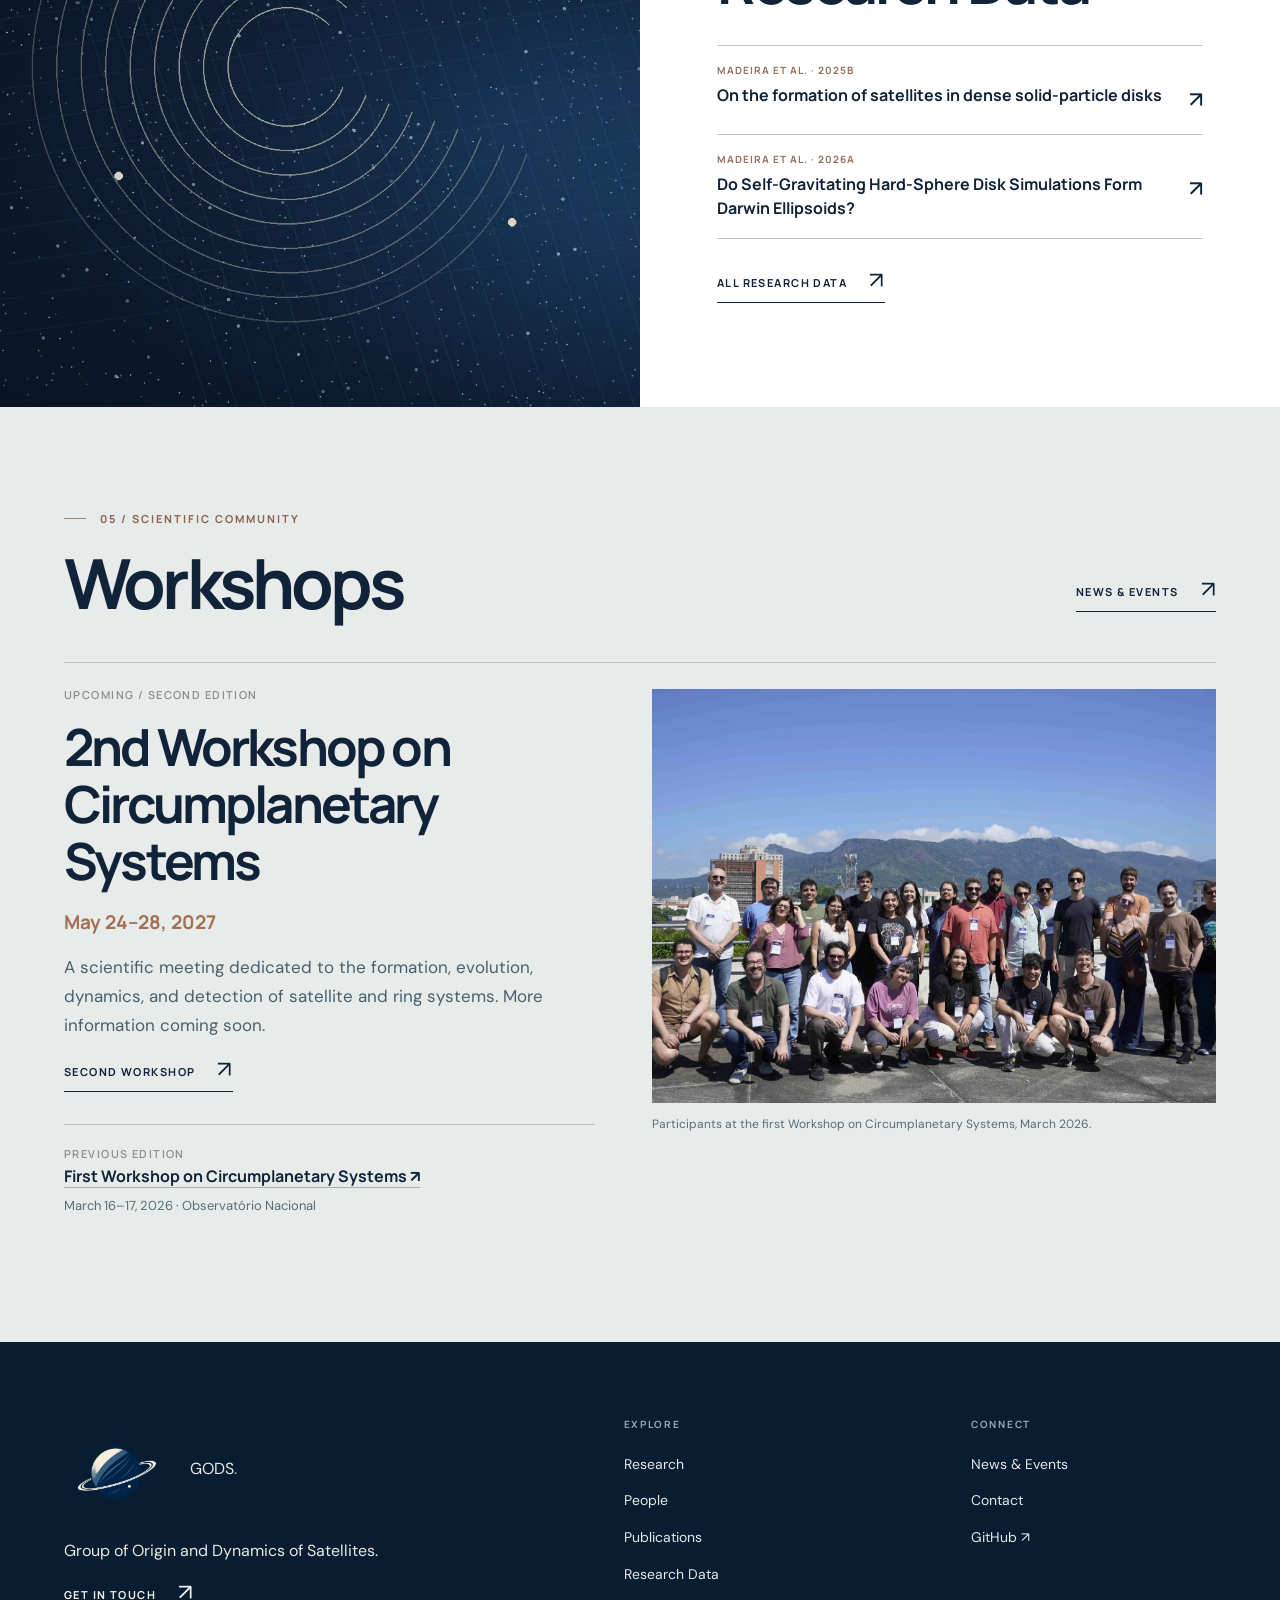
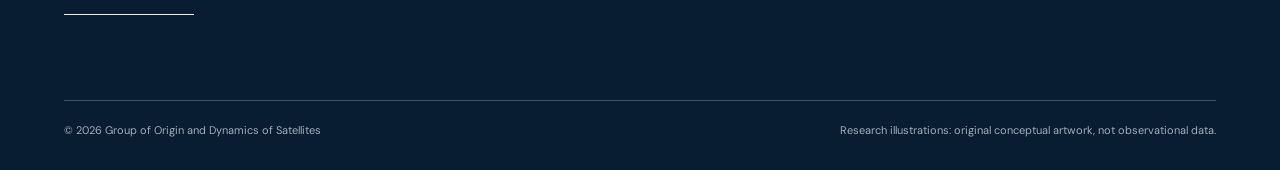
==== commit 78359886: "index" ====
--- a/index.html
+++ b/index.html
@@ -1,303 +1,301 @@
 <!DOCTYPE html>
 <html lang="en">
- <head>
-  <meta charset="utf-8"/>
-  <meta content="width=device-width,initial-scale=1" name="viewport"/>
-  <meta content="#08243d" name="theme-color"/>
-  <meta content="Research group studying the origin and dynamical evolution of natural satellites, planetary rings and exomoons." name="description"/>
-  <meta content="website" property="og:type"/>
-  <meta content="Home | GODS" property="og:title"/>
-  <meta content="Research group studying the origin and dynamical evolution of natural satellites, planetary rings and exomoons." property="og:description"/>
-  <meta content="assets/images/hero-orbits.webp" property="og:image"/>
-  <title>
-   Home | GODS &mdash; Group of Origin and Dynamics of Satellites
-  </title>
-  <link href="assets/images/favicon.svg" rel="icon" type="image/svg+xml"/>
-  <link href="assets/css/style.css" rel="stylesheet"/>
-  <script defer="" src="assets/js/content.js">
-  </script>
-  <script defer="" src="assets/js/layout.js">
-  </script>
- </head>
- <body>
-  <a class="skip-link" href="#main">
-   Skip to content
-  </a>
-  <div id="site-header-placeholder">
-  </div>
-  <main id="main">
-   <section aria-label="Introduction to GODS" class="hero">
-    <div class="container">
-     <div class="hero-intro">
-      Group of Origin and Dynamics of Satellites
-     </div>
-     <h1>
-      A universe of
-      <br/>
-      <em>
-       worlds in motion.
-      </em>
-     </h1>
-     <p>
-      We explore how natural satellites form, interact and evolve &mdash; from the smallest bodies in our Solar System to distant planetary systems.
-     </p>
-     <div class="hero-actions">
-      <a class="btn" href="research.html">
-       Explore our research
-       <span aria-hidden="true">
-        &nearrow;
-       </span>
-      </a>
-      <a class="btn btn-outline" href="people.html">
-       Meet the group
-       <span aria-hidden="true">
-        &nearrow;
-       </span>
-      </a>
-     </div>
-    </div>
-    <div class="hero-foot">
-     <div class="container">
-      <span class="scroll-cue">
-       Scroll to explore
-      </span>
-      <span class="hide-mobile">
-       The science of satellite systems
-      </span>
-     </div>
-    </div>
-   </section>
-   <section class="intro-panel">
-    <div class="container intro-grid">
-     <div class="intro-aside reveal">
-      <span class="kicker overline">
-       01 / About GODS
-      </span>
-      <span class="section-no">
-       OBSERVAT&Oacute;RIO NACIONAL &middot; RIO DE JANEIRO
-      </span>
-     </div>
-     <div class="intro-copy reveal">
-      <h2 class="display">
-       Every satellite has a story to tell.
-      </h2>
-      <p>
-       Natural satellites hold clues to the formation and evolution of planetary systems. Their orbits, internal properties and interactions reveal the physical processes that shape worlds over time.
-      </p>
-      <p>
-       GODS &mdash; the Group of Origin and Dynamics of Satellites &mdash; studies these systems through celestial mechanics, theoretical models and numerical investigations, connecting fundamental dynamics with planetary science.
-      </p>
-      <a class="line-link" href="research.html">
-       Our scientific questions
-       <span class="arrow">
-        &nearrow;
-       </span>
-      </a>
-     </div>
-    </div>
-   </section>
-   <section class="research-section">
-    <div class="container">
-     <div class="section-header reveal">
-      <div>
-       <div class="kicker overline">
-        02 / Our research
-       </div>
-       <h2 class="display section-title" style="margin-top:22px">
-        Investigating the
-        <br/>
-        architecture of worlds.
-       </h2>
-      </div>
-      <a class="line-link" href="research.html">
-       All research areas
-       <span class="arrow">
-        &nearrow;
-       </span>
-      </a>
-     </div>
-     <div class="research-mosaic">
-      <a class="mosaic-item" href="research.html#formation">
-       <img alt="Conceptual illustration of a young planet surrounded by a disk" loading="lazy" src="assets/images/formation.webp"/>
-       <div class="mosaic-caption">
-        <span>
-         01 / ORIGINS
-        </span>
-        <h3>
-         Satellite formation
-        </h3>
-        <span aria-hidden="true" class="mini-arrow">
-         &nearrow;
-        </span>
-       </div>
-      </a>
-      <a class="mosaic-item" href="research.html#dynamics">
-       <img alt="Conceptual orbital trajectories" loading="lazy" src="assets/images/dynamics.webp"/>
-       <div class="mosaic-caption">
-        <span>
-         02 / MOTION
-        </span>
-        <h3>
-         Orbital dynamics
-        </h3>
-        <span aria-hidden="true" class="mini-arrow">
-         &nearrow;
-        </span>
-       </div>
-      </a>
-      <a class="mosaic-item" href="research.html#rings">
-       <img alt="Conceptual ring system around a planet" loading="lazy" src="assets/images/rings.webp"/>
-       <div class="mosaic-caption">
-        <span>
-         03 / STRUCTURE
-        </span>
-        <h3>
-         Rings &amp; small bodies
-        </h3>
-        <span aria-hidden="true" class="mini-arrow">
-         &nearrow;
-        </span>
-       </div>
-      </a>
-      <a class="mosaic-item" href="research.html#exomoons">
-       <img alt="Conceptual illustration of an extrasolar moon orbiting a gas giant" loading="lazy" src="assets/images/exomoons.webp"/>
-       <div class="mosaic-caption">
-        <span>
-         04 / BEYOND
-        </span>
-        <h3>
-         Exomoons &amp; extrasolar systems
-        </h3>
-        <span aria-hidden="true" class="mini-arrow">
-         &nearrow;
-        </span>
-       </div>
-      </a>
-     </div>
-    </div>
-   </section>
-   <section class="statement">
-    <div class="container reveal">
-     <div class="kicker">
-      Our perspective
-     </div>
-     <h2 class="display">
-      From the Solar System
-      <span>
-       to worlds we have yet to see.
-      </span>
-     </h2>
-    </div>
-   </section>
-   <section class="archive-panel">
-    <div class="container archive-layout">
-     <div class="reveal">
-      <div class="kicker overline">
-       03 / Scientific output
-      </div>
-      <h2 class="display">
-       Ideas, models,
-       <br/>
-       discoveries.
-      </h2>
-      <p>
-       Explore research publications, collaborative work and the scientific questions that drive our investigations.
-      </p>
-      <a class="line-link" href="publications.html">
-       Browse publications
-       <span class="arrow">
-        &nearrow;
-       </span>
-      </a>
-     </div>
-     <div class="archive-right reveal">
-      <div class="section-no">
-       THE PUBLICATION LIBRARY
-      </div>
-      <h3 style="font:700 28px var(--display);letter-spacing:-.04em;margin:18px 0 0">
-       Research from GODS and beyond.
-      </h3>
-      <p>
-       The bibliography separates work produced within the group from other scientific publications authored by its members.
-      </p>
-      <a class="line-link" href="publications.html#related">
-       Related publications
-       <span class="arrow">
-        &nearrow;
-       </span>
-      </a>
-     </div>
-    </div>
-   </section>
-   <section class="split-feature">
-    <div class="split-image">
-     <img alt="Conceptual data visualization with orbits and trajectories" loading="lazy" src="assets/images/data-field.webp"/>
-    </div>
-    <div class="split-content reveal">
-     <span class="kicker overline">
-      04 / Open research
-     </span>
-     <h2 class="display">
-      Knowledge worth sharing.
-     </h2>
-     <p>
-      Our Research Data section is designed to bring together scientific datasets, numerical tools, software and reproducible research resources.
-     </p>
-     <a class="line-link" href="data.html">
-      Explore research data
-      <span class="arrow">
-       &nearrow;
-      </span>
-     </a>
-    </div>
-   </section>
-   <section class="updates-section">
-    <div class="container">
-     <div class="section-header reveal">
-      <div>
-       <div class="kicker overline">
-        05 / Community
-       </div>
-       <h2 class="display section-title" style="margin-top:20px">
-        Beyond the equations.
-       </h2>
-      </div>
-      <a class="line-link" href="events.html">
-       News &amp; events
-       <span class="arrow">
-        &nearrow;
-       </span>
-      </a>
-     </div>
-     <div class="updates-panel">
-      <div class="reveal">
-       <div class="section-no">
-        GODS / UPDATES
-       </div>
-       <h3>
-        Where ideas
-        <br/>
-        come together.
-       </h3>
-       <p>
-        Seminars, conferences, collaborative research and events that connect our work to the wider planetary science community.
-       </p>
-       <div id="home-news">
-       </div>
-       <a class="line-link" href="events.html" style="margin-top:20px">
-        Explore activities
-        <span class="arrow">
-         &nearrow;
-        </span>
-       </a>
-      </div>
-      <div aria-label="Conceptual illustration of orbital trajectories" class="updates-visual" role="img">
-      </div>
-     </div>
-    </div>
-   </section>
-  </main>
-  <div id="site-footer-placeholder">
-  </div>
- </body>
+
+<head>
+    <meta charset="utf-8">
+    <meta name="viewport" content="width=device-width, initial-scale=1">
+    <meta name="theme-color" content="#08243d">
+    <meta
+        name="description"
+        content="GODS is a research group at Observatório Nacional studying satellite accretion, ring–satellite dynamics, and exomoon formation and detection."
+    >
+
+    <meta property="og:type" content="website">
+    <meta property="og:title" content="GODS | Group of Origin and Dynamics of Satellites">
+    <meta
+        property="og:description"
+        content="Research on the formation and dynamics of satellites, planetary rings and exomoons at Observatório Nacional."
+    >
+    <meta property="og:image" content="assets/images/hero-orbits.webp">
+
+    <title>Home | GODS — Group of Origin and Dynamics of Satellites</title>
+
+    <link rel="icon" href="assets/images/favicon.svg" type="image/svg+xml">
+    <link rel="stylesheet" href="assets/css/style.css">
+    <link rel="stylesheet" href="assets/css/home.css">
+
+    <script defer src="assets/js/content.js"></script>
+    <script defer src="assets/js/layout.js"></script>
+</head>
+
+<body>
+    <a class="skip-link" href="#main">Skip to content</a>
+
+    <!-- Shared navigation / see components/header.html -->
+    <div id="site-header-placeholder"></div>
+
+    <main id="main">
+
+        <!-- 01 / HERO -->
+        <section class="hero" aria-label="Introduction to GODS">
+            <div class="container">
+
+                <h1>
+                    Group of Origin and Dynamics of Satellites
+                </h1>
+
+                <div class="hero-actions">
+                    <a class="btn" href="research.html">
+                        Explore our research
+                        <span aria-hidden="true">↗</span>
+                    </a>
+                    <a class="btn btn-outline" href="people.html">
+                        Meet the group
+                        <span aria-hidden="true">↗</span>
+                    </a>
+                </div>
+            </div>
+
+            <div class="hero-foot">
+                <div class="container">
+                    <span class="scroll-cue">Scroll to explore</span>
+                    <span class="hide-mobile">The science of satellite systems</span>
+                </div>
+            </div>
+        </section>
+
+        <!-- 02 / ABOUT THE GROUP -->
+        <section class="intro-panel" id="about">
+            <div class="container intro-grid">
+                <div class="intro-aside reveal">
+                    <span class="kicker overline">01 / About GODS</span>
+
+                </div>
+
+                <div class="intro-copy reveal">
+                    <h2 class="display">The Group of Origin and Dynamics of Satellites.</h2>
+
+                    <p>
+                        GODS is a planetary science research group  dedicated to understanding the origin and dynamical evolution
+                        of natural satellites and circumplanetary systems.
+                    </p>
+
+                    <p>
+                        Our work combines numerical simulations and theoretical models
+                        to investigate accretion in giant-impact-generated disks,
+                        interactions between rings and satellites, and exomoon systems.
+                    </p>
+
+                    <a class="line-link" href="research.html">
+                        Our research topics
+                        <span class="arrow" aria-hidden="true">↗</span>
+                    </a>
+                </div>
+            </div>
+        </section>
+
+        <!-- 03 / THE THREE OFFICIAL RESEARCH TOPICS -->
+        <section class="research-section" id="research-topics">
+            <div class="container">
+                <div class="section-header reveal">
+                    <div>
+                        <div class="kicker overline">02 / Our research</div>
+                        <h2 class="display section-title" style="margin-top: 22px;">
+                            Research Topics
+                        </h2>
+                    </div>
+
+                    <a class="line-link" href="research.html">
+                        All research topics
+                        <span class="arrow" aria-hidden="true">↗</span>
+                    </a>
+                </div>
+
+                <div class="research-mosaic home-research-mosaic">
+                    <a class="mosaic-item" href="research.html#formation">
+                        <img
+                            src="assets/images/formation.webp"
+                            alt="Conceptual illustration of a giant-impact-generated debris disk"
+                            loading="lazy"
+                        >
+                        <div class="mosaic-caption">
+                            <span>01 / ACCRETION</span>
+                            <h3>Accretion in Giant-Impact Generated Disks</h3>
+                            <span class="mini-arrow" aria-hidden="true">↗</span>
+                        </div>
+                    </a>
+
+                    <a class="mosaic-item" href="research.html#rings">
+                        <img
+                            src="assets/images/rings.webp"
+                            alt="Conceptual illustration of planetary rings"
+                            loading="lazy"
+                        >
+                        <div class="mosaic-caption">
+                            <span>02 / RING–SATELLITE INTERACTIONS</span>
+                            <h3>Dynamical Interaction Between Rings and Satellites</h3>
+                            <span class="mini-arrow" aria-hidden="true">↗</span>
+                        </div>
+                    </a>
+
+                    <a class="mosaic-item" href="research.html#exomoons">
+                        <img
+                            src="assets/images/exomoons.webp"
+                            alt="Conceptual illustration of an exoplanet and its satellite"
+                            loading="lazy"
+                        >
+                        <div class="mosaic-caption">
+                            <span>03 / EXOMOONS</span>
+                            <h3>Formation and Detection of Exomoons</h3>
+                            <span class="mini-arrow" aria-hidden="true">↗</span>
+                        </div>
+                    </a>
+                </div>
+            </div>
+        </section>
+
+
+
+        <!-- 04 / PUBLICATIONS AND CONFERENCE PRESENTATIONS -->
+        <section class="archive-panel" id="scientific-output">
+            <div class="container archive-layout">
+                <div class="reveal">
+                    <div class="kicker overline">03 / Scientific output</div>
+                    <h2 class="display">
+                        Publications &amp;<br>
+                        Presentations
+                    </h2>
+
+                    <a class="line-link" href="publications.html">
+                        Browse all publications
+                        <span class="arrow" aria-hidden="true">↗</span>
+                    </a>
+                </div>
+
+                <div class="archive-right reveal home-output-links">
+                    <div class="section-no">EXPLORE SCIENTIFIC OUTPUT</div>
+
+                    <a class="home-output-link" href="publications.html#group">
+                        <span>Group Publications</span>
+                        <span aria-hidden="true">↗</span>
+                    </a>
+
+                    <a class="home-output-link" href="publications.html#related">
+                        <span>Related Publications</span>
+                        <span aria-hidden="true">↗</span>
+                    </a>
+
+                    <a class="home-output-link" href="publications.html#presentations">
+                        <span>Conference Presentations</span>
+                        <span aria-hidden="true">↗</span>
+                    </a>
+                </div>
+            </div>
+        </section>
+
+        <!-- 05 / RESEARCH DATA BY PUBLICATION -->
+        <section class="split-feature" id="research-data">
+            <div class="split-image">
+                <img
+                    src="assets/images/data-field.webp"
+                    alt="Conceptual scientific visualization of orbital trajectories"
+                    loading="lazy"
+                >
+            </div>
+
+            <div class="split-content reveal">
+                <span class="kicker overline">04 / Research Data</span>
+                <h2 class="display">Research Data</h2>
+
+
+                <div class="home-data-links">
+                    <a href="data3.html">
+                        <span class="home-data-ref">Madeira et al. · 2025b</span>
+                        <span>On the formation of satellites in dense solid-particle disks</span>
+                        <span class="home-data-arrow" aria-hidden="true">↗</span>
+                    </a>
+
+                    <a href="data4.html">
+                        <span class="home-data-ref">Madeira et al. · 2026a</span>
+                        <span>Do Self-Gravitating Hard-Sphere Disk Simulations Form Darwin Ellipsoids?</span>
+                        <span class="home-data-arrow" aria-hidden="true">↗</span>
+                    </a>
+                </div>
+
+                <a class="line-link home-data-main-link" href="data.html">
+                    All research data
+                    <span class="arrow" aria-hidden="true">↗</span>
+                </a>
+            </div>
+        </section>
+
+        <!-- 06 / THE WORKSHOPS -->
+        <section class="updates-section" id="workshops">
+            <div class="container">
+                <div class="section-header reveal">
+                    <div>
+                        <div class="kicker overline">05 / Scientific community</div>
+                        <h2 class="display section-title" style="margin-top: 20px;">
+                            Workshops
+                        </h2>
+                    </div>
+
+                    <a class="line-link" href="events.html">
+                        News &amp; Events
+                        <span class="arrow" aria-hidden="true">↗</span>
+                    </a>
+                </div>
+
+                <div class="updates-panel home-workshop-panel">
+                    <div class="reveal home-workshop-copy">
+                        <div class="section-no">UPCOMING / SECOND EDITION</div>
+                        <h3>2nd Workshop on Circumplanetary Systems</h3>
+
+                        <p class="home-workshop-date">
+                            May 24–28, 2027
+                        </p>
+
+                        <p>
+                            A scientific meeting dedicated to the formation,
+                            evolution, dynamics, and detection of satellite
+                            and ring systems. More information coming soon.
+                        </p>
+
+                        <a class="line-link" href="events.html#next-workshop">
+                            Second workshop
+                            <span class="arrow" aria-hidden="true">↗</span>
+                        </a>
+
+                        <div class="home-past-workshop">
+                            <span class="section-no">PREVIOUS EDITION</span>
+                            <a href="events.html#first-workshop">
+                                First Workshop on Circumplanetary Systems
+                                <span aria-hidden="true">↗</span>
+                            </a>
+                            <span>March 16–17, 2026 · Observatório Nacional</span>
+                        </div>
+                    </div>
+
+                    <figure class="home-workshop-photo reveal">
+                        <a href="events.html#first-workshop" aria-label="First workshop details and photographs">
+                            <img
+                                src="assets/images/workshop-participants.webp"
+                                alt="Participants of the first Workshop on Circumplanetary Systems at Observatório Nacional"
+                                loading="lazy"
+                            >
+                        </a>
+                        <figcaption>
+                            Participants at the first Workshop on Circumplanetary Systems, March 2026.
+                        </figcaption>
+                    </figure>
+                </div>
+            </div>
+        </section>
+
+    </main>
+
+    <!-- Shared footer / see components/footer.html -->
+    <div id="site-footer-placeholder"></div>
+</body>
+
 </html>
--- a/assets/css/style.css
+++ b/assets/css/style.css
@@ -18,7 +18,16 @@
 /* Homepage archive + news */
 .archive-panel{padding:110px 0;background:var(--paper)}.archive-layout{display:grid;grid-template-columns:1.1fr .75fr;gap:11vw;align-items:end}.archive-layout h2{font-size:clamp(3rem,5.3vw,6.3rem);margin:18px 0 25px}.archive-layout p{font-size:19px;color:var(--muted);max-width:550px}.archive-right{border-top:1px solid #a1a9ae;padding-top:26px}.archive-right strong{font:700 18px var(--display)}.archive-right p{font-size:15px;margin:11px 0 26px}.updates-section{padding:105px 0 125px;background:#e7ebea}.updates-panel{display:grid;grid-template-columns:.9fr 1.1fr;gap:4vw;border-top:1px solid #b8c2c8;padding-top:26px}.updates-panel h3{font:700 clamp(2.3rem,4vw,4.6rem)/1.12 var(--display);letter-spacing:-.055em;margin:18px 0}.updates-panel p{font-size:17px;max-width:490px;color:#4b606a}.updates-visual{min-height:260px;background:#142e46 url('../images/dynamics.webp') center/cover;position:relative}.updates-visual:after{content:'GODS / SCIENTIFIC COMMUNITY';position:absolute;left:22px;bottom:17px;font:700 10px var(--display);letter-spacing:.15em;color:#e2e8ea}
 /* Footer */
-.site-footer{background:#081d32;color:#e8e9e1;padding:75px 0 30px}.footer-top{display:grid;grid-template-columns:1.4fr .75fr .75fr;gap:8vw;padding-bottom:85px}.footer-identity{max-width:470px}.footer-lockup{display:flex;align-items:center;gap:22px}.footer-logo{width:104px;min-width:104px;height:104px;object-fit:contain;background:#f9f6ee;padding:11px}.footer-name{font:800 clamp(3rem,5vw,5.4rem)/1 var(--display);letter-spacing:-.075em}.footer-identity p{color:#bbc7ce;font-size:15px;max-width:320px;margin:23px 0}.footer-heading{font:700 10px var(--display);letter-spacing:.17em;text-transform:uppercase;color:#96a8b6;margin-bottom:22px}.footer-col a{display:block;color:#e5e8e7;font-size:14px;margin:0 0 13px;transition:color .2s}.footer-col a:hover{color:#c7b08e}.footer-bottom{display:flex;justify-content:space-between;gap:20px;padding-top:21px;border-top:1px solid #3c5363;color:#9dafbb;font-size:11px;line-height:1.6}.footer-bottom a{text-decoration:underline;text-underline-offset:3px}
+.site-footer{background:#081d32;color:#e8e9e1;padding:75px 0 30px}.footer-top{display:grid;grid-template-columns:1.4fr .75fr .75fr;gap:8vw;padding-bottom:85px}.footer-identity{max-width:470px}.footer-lockup{display:flex;align-items:center;gap:22px}
+.footer-logo {
+    width: 104px;
+    min-width: 104px;
+    height: 104px;
+    object-fit: contain;
+    background: transparent;
+    padding: 0;
+}
+.footer-heading{font:700 10px var(--display);letter-spacing:.17em;text-transform:uppercase;color:#96a8b6;margin-bottom:22px}.footer-col a{display:block;color:#e5e8e7;font-size:14px;margin:0 0 13px;transition:color .2s}.footer-col a:hover{color:#c7b08e}.footer-bottom{display:flex;justify-content:space-between;gap:20px;padding-top:21px;border-top:1px solid #3c5363;color:#9dafbb;font-size:11px;line-height:1.6}.footer-bottom a{text-decoration:underline;text-underline-offset:3px}
 /* Inner page layout */
 .page-hero{background:#102a43;color:#fff;min-height:520px;display:flex;align-items:center;position:relative;overflow:hidden}.page-hero .hero-bg{position:absolute;inset:0;width:100%;height:100%;object-fit:cover;opacity:.53}.page-hero:after{content:'';position:absolute;inset:0;background:linear-gradient(90deg,#081929 0%,#081929d9 34%,#0819293d 100%)}.page-hero .container{width:100%;z-index:1;position:relative;padding-top:95px;padding-bottom:100px}.page-hero h1{font-size:clamp(4.5rem,8.3vw,9rem);margin:15px 0 24px;max-width:1040px}.page-hero p{max-width:630px;color:#e1e6e8;font-size:clamp(17px,1.6vw,20px);margin:0}.page-hero .breadcrumb{display:flex;gap:12px;align-items:center;font:700 10px var(--display);letter-spacing:.14em;text-transform:uppercase;color:#c7d0d5}.page-hero .breadcrumb a{text-decoration:underline;text-underline-offset:4px}.page-intro{padding:100px 0;background:var(--paper)}.page-intro-grid{display:grid;grid-template-columns:.6fr 1.4fr;gap:7vw}.page-intro h2{font-size:clamp(2.4rem,4vw,4.65rem);margin:0 0 26px}.page-intro p{font-size:clamp(17px,1.45vw,21px);color:#5c6b76;margin:0 0 18px;max-width:850px}.research-detail{padding:90px 0;border-top:1px solid #d5d9d6}.research-detail:nth-child(even){background:#fff}.research-detail:nth-child(odd){background:#f3f1eb}.research-detail-grid{display:grid;grid-template-columns:1fr 1fr;gap:clamp(30px,6vw,110px);align-items:center}.research-detail.reverse .research-media{order:2}.research-detail.reverse .research-text{order:1}.research-media{aspect-ratio:1.14;background:#091c32;overflow:hidden}.research-media img{width:100%;height:100%;object-fit:cover}.research-text h2{font-size:clamp(2.5rem,4.3vw,4.85rem);margin:22px 0 27px}.research-text p{font-size:17px;color:#5d6a70;line-height:1.85}.tagline{border-top:1px solid #c5cbd0;padding-top:20px;margin-top:35px;display:flex;gap:8px;flex-wrap:wrap}.tag{display:inline-block;border:1px solid #aeb9c1;padding:7px 11px;font:700 10px var(--display);letter-spacing:.06em;text-transform:uppercase}.action-band{padding:100px 0;background:#102a43;color:#f4f4ed}.action-band .container{display:flex;justify-content:space-between;gap:48px;align-items:center}.action-band h2{font-size:clamp(2.5rem,5vw,5.8rem);margin:16px 0;max-width:760px}.action-band p{color:#c0ccd3;max-width:540px}.action-band .line-link{flex-shrink:0}
 /* People */
--- a/assets/css/home.css
+++ b/assets/css/home.css
@@ -0,0 +1,217 @@
+/* GODS homepage — styles that supplement assets/css/style.css.
+   The shared stylesheet and all other pages remain unchanged. */
+
+/* Three research topics, rather than the four-card original homepage. */
+.home-research-mosaic {
+    grid-template-columns: 1.05fr 1fr;
+    grid-template-rows: 295px 295px;
+    gap: 16px;
+}
+
+.home-research-mosaic .mosaic-item:nth-child(1) {
+    grid-column: 1;
+    grid-row: 1 / 3;
+}
+
+.home-research-mosaic .mosaic-item:nth-child(2) {
+    grid-column: 2;
+    grid-row: 1;
+}
+
+.home-research-mosaic .mosaic-item:nth-child(3) {
+    grid-column: 2;
+    grid-row: 2;
+}
+
+.home-research-mosaic .mosaic-item:nth-child(2) .mosaic-caption h3,
+.home-research-mosaic .mosaic-item:nth-child(3) .mosaic-caption h3 {
+    font-size: clamp(22px, 2vw, 31px);
+    max-width: 550px;
+}
+
+.home-research-mosaic .mosaic-caption span:first-child {
+    max-width: calc(100% - 28px);
+}
+
+/* Direct links to all three scientific-output categories. */
+.home-output-links {
+    align-self: center;
+}
+
+.home-output-links .section-no {
+    margin-bottom: 14px;
+}
+
+.home-output-link {
+    display: flex;
+    justify-content: space-between;
+    align-items: center;
+    gap: 20px;
+    padding: 17px 0;
+    border-bottom: 1px solid #c5ced0;
+    font: 700 clamp(15px, 1.55vw, 20px)/1.4 var(--display);
+    letter-spacing: -.02em;
+}
+
+.home-output-link:hover {
+    color: #476b82;
+}
+
+.home-output-link span:last-child {
+    font-weight: 500;
+    white-space: nowrap;
+}
+
+/* Links to the two actual Research Data article pages. */
+.home-data-links {
+    width: 100%;
+    max-width: 590px;
+    border-top: 1px solid #bbc8ce;
+    margin: 4px 0 30px;
+}
+
+.home-data-links a {
+    display: grid;
+    grid-template-columns: 1fr auto;
+    gap: 6px 20px;
+    padding: 18px 0;
+    border-bottom: 1px solid #bbc8ce;
+    font: 700 clamp(14px, 1.25vw, 17px)/1.5 var(--display);
+}
+
+.home-data-links a:hover {
+    color: #426e87;
+}
+
+.home-data-ref {
+    grid-column: 1 / 3;
+    color: #94705c;
+    font: 700 10px/1.3 var(--display);
+    letter-spacing: .1em;
+    text-transform: uppercase;
+}
+
+.home-data-arrow {
+    font-size: 22px;
+    font-weight: 500;
+}
+
+.home-data-main-link {
+    margin-top: 4px;
+}
+
+/* The next workshop and the first edition's group photograph. */
+.home-workshop-panel {
+    grid-template-columns: 1fr 1.05fr;
+    gap: clamp(26px, 4vw, 70px);
+}
+
+.home-workshop-copy {
+    padding-right: 6px;
+}
+
+.home-workshop-panel h3 {
+    max-width: 600px;
+}
+
+.home-workshop-panel .home-workshop-date {
+    font: 700 19px/1.5 var(--display);
+    color: #a26f52;
+    margin: 5px 0 16px;
+}
+
+.home-past-workshop {
+    display: flex;
+    flex-direction: column;
+    align-items: flex-start;
+    gap: 7px;
+    margin-top: 32px;
+    padding-top: 23px;
+    border-top: 1px solid #b8c2c8;
+}
+
+.home-past-workshop a {
+    font: 700 16px/1.35 var(--display);
+    text-decoration: underline;
+    text-decoration-color: #9faeb7;
+    text-underline-offset: 5px;
+}
+
+.home-past-workshop > span:last-child {
+    font-size: 13px;
+    color: #586d77;
+}
+
+.home-workshop-photo {
+    margin: 0;
+    align-self: stretch;
+}
+
+.home-workshop-photo a,
+.home-workshop-photo img {
+    display: block;
+    width: 100%;
+}
+
+.home-workshop-photo img {
+    aspect-ratio: 1.36;
+    object-fit: cover;
+    object-position: center;
+}
+
+.home-workshop-photo figcaption {
+    padding-top: 12px;
+    font-size: 12px;
+    color: #586d77;
+    line-height: 1.5;
+}
+
+@media (max-width: 1200px) {
+    .home-research-mosaic {
+        grid-template-columns: 1fr 1fr;
+        grid-template-rows: 265px 265px;
+    }
+    .home-research-mosaic .mosaic-item:nth-child(1) {
+        grid-column: 1;
+        grid-row: 1 / 3;
+    }
+    .home-research-mosaic .mosaic-item:nth-child(2) {
+        grid-column: 2;
+        grid-row: 1;
+    }
+    .home-research-mosaic .mosaic-item:nth-child(3) {
+        grid-column: 2;
+        grid-row: 2;
+    }
+}
+
+@media (max-width: 760px) {
+    .home-research-mosaic {
+        grid-template-columns: 1fr;
+        grid-template-rows: 350px 255px 255px;
+        gap: 11px;
+    }
+    .home-research-mosaic .mosaic-item:nth-child(1) {
+        grid-column: 1;
+        grid-row: 1;
+    }
+    .home-research-mosaic .mosaic-item:nth-child(2) {
+        grid-column: 1;
+        grid-row: 2;
+    }
+    .home-research-mosaic .mosaic-item:nth-child(3) {
+        grid-column: 1;
+        grid-row: 3;
+    }
+    .home-research-mosaic .mosaic-caption h3,
+    .home-research-mosaic .mosaic-item:nth-child(2) .mosaic-caption h3,
+    .home-research-mosaic .mosaic-item:nth-child(3) .mosaic-caption h3 {
+        font-size: clamp(22px, 5vw, 29px);
+    }
+    .home-workshop-panel {
+        grid-template-columns: 1fr;
+    }
+    .home-workshop-photo img {
+        aspect-ratio: 1.55;
+    }
+}
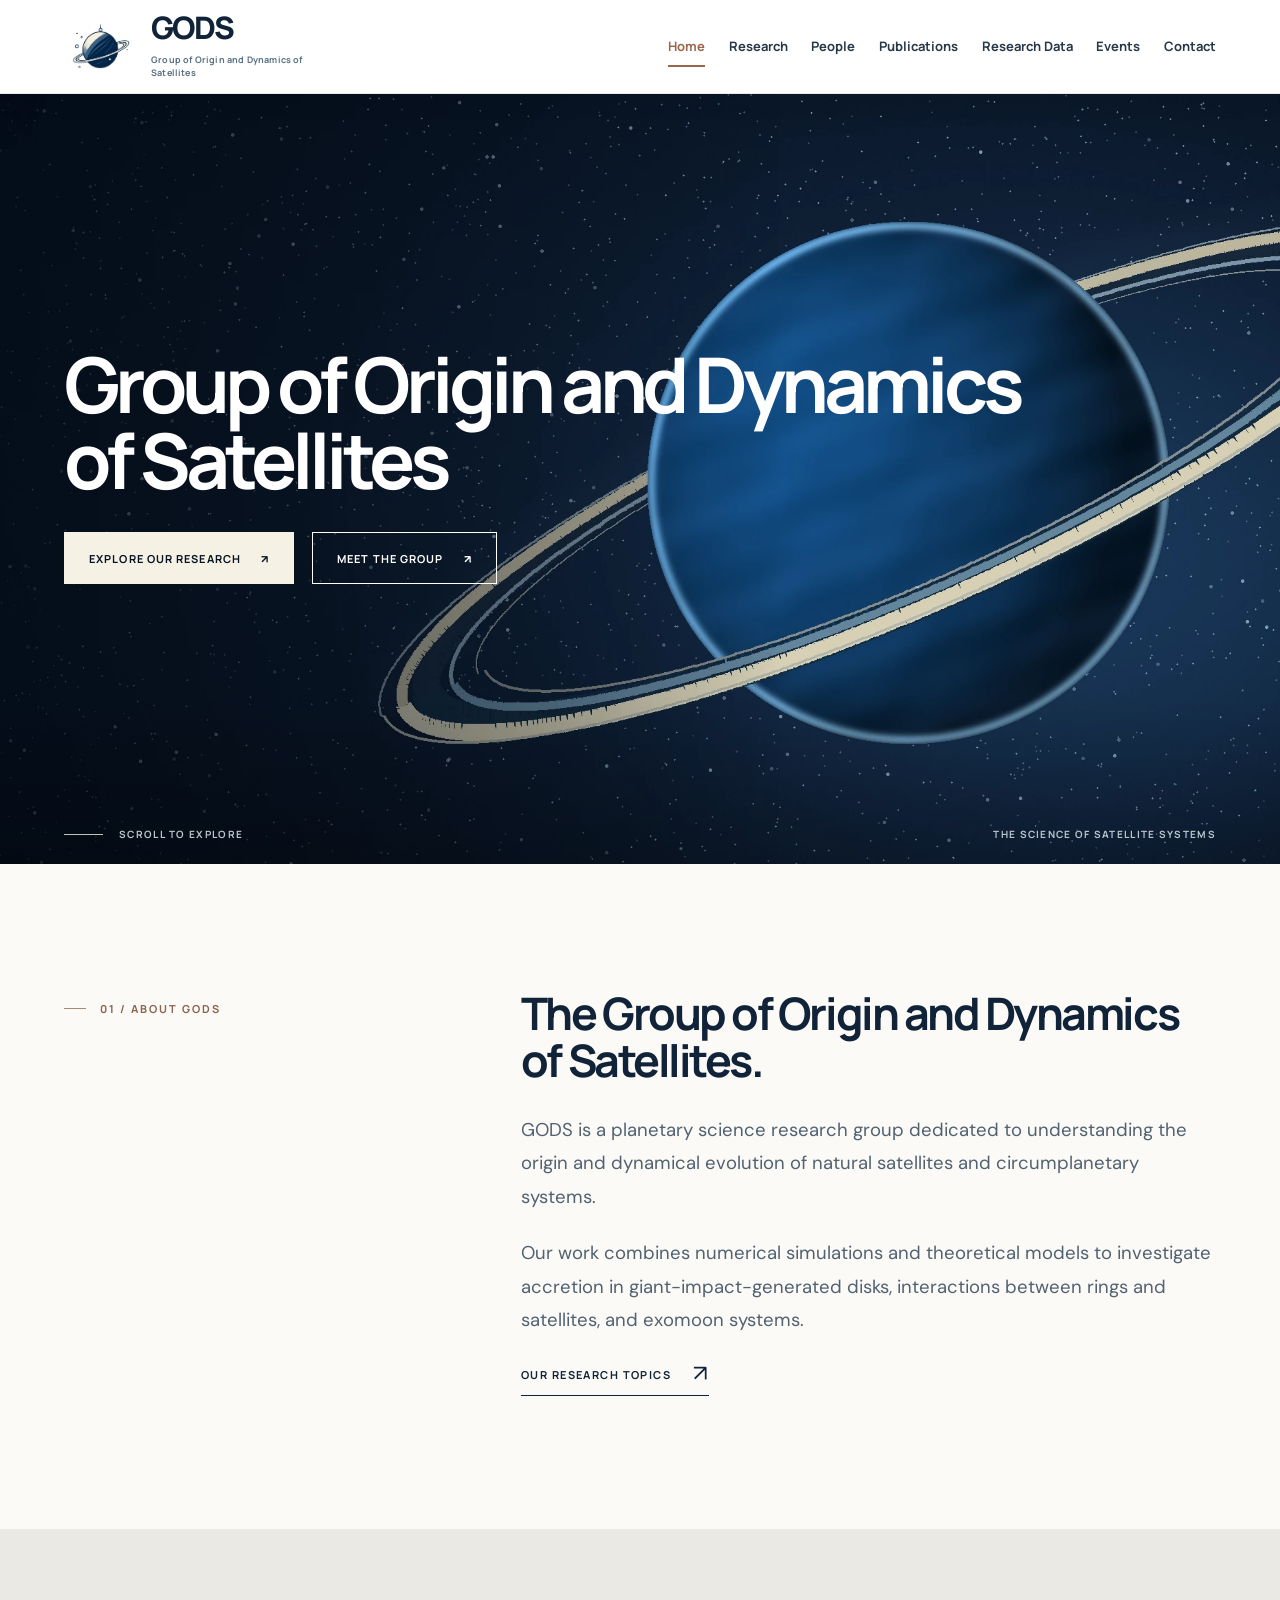
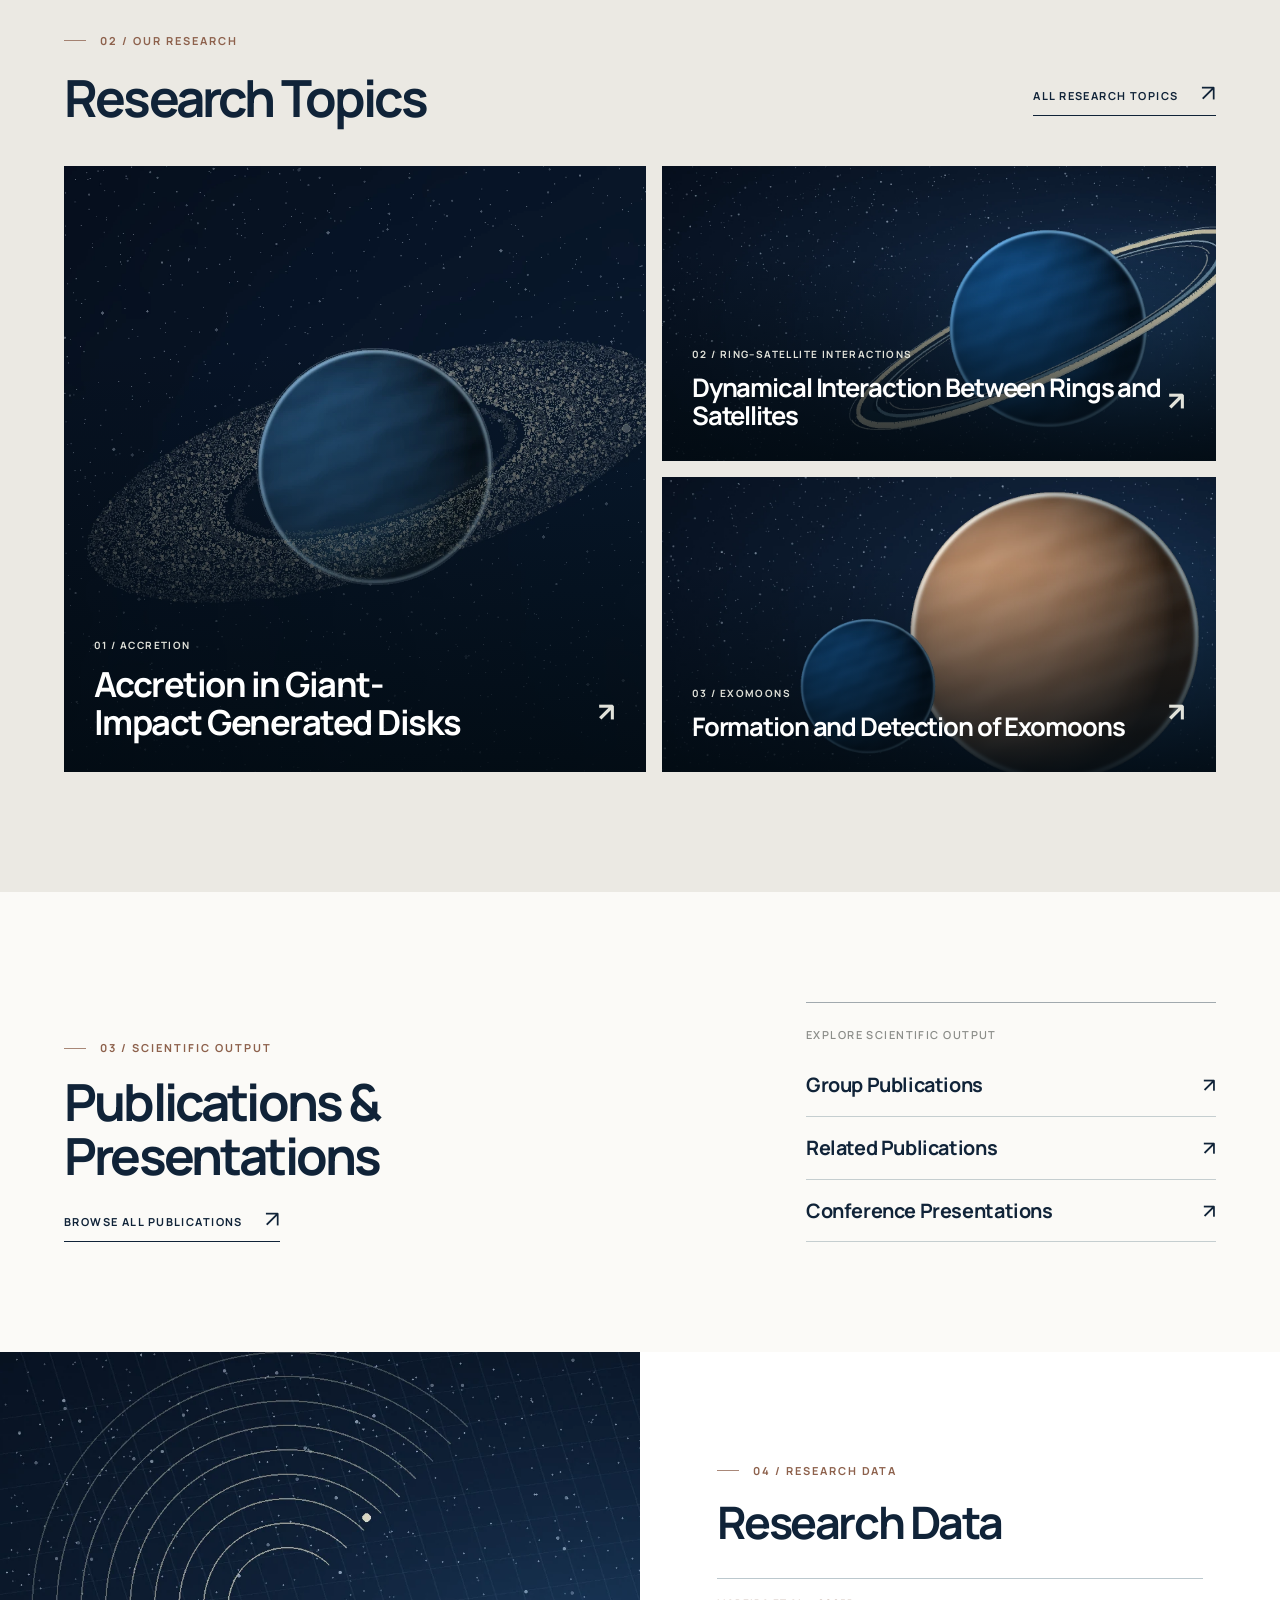
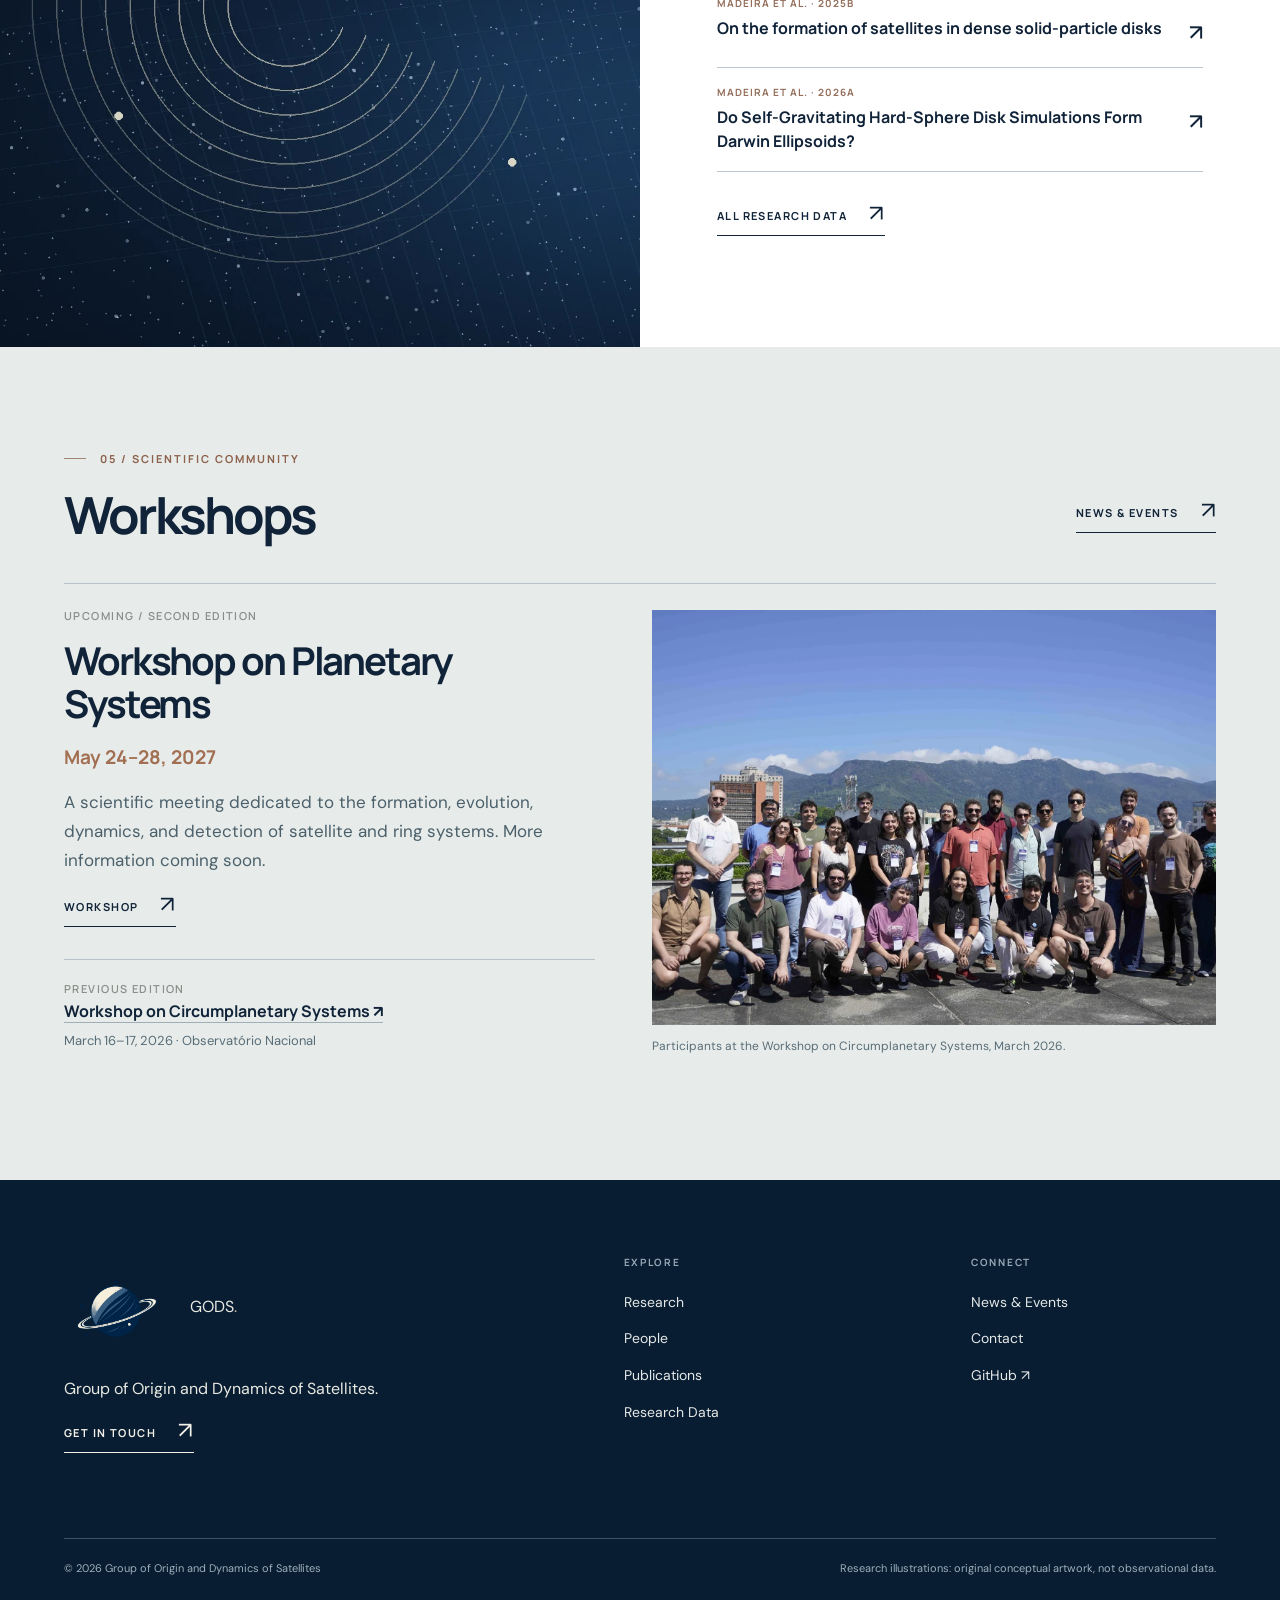
==== commit 93326852: "melhorando fonte" ====
--- a/index.html
+++ b/index.html
@@ -5,20 +5,14 @@
     <meta charset="utf-8">
     <meta name="viewport" content="width=device-width, initial-scale=1">
     <meta name="theme-color" content="#08243d">
-    <meta
-        name="description"
-        content="GODS is a research group at Observatório Nacional studying satellite accretion, ring–satellite dynamics, and exomoon formation and detection."
-    >
+    <meta name="description" content="GODS is a planetary science research group at Observatório Nacional, Brazil, studying satellite formation, ring dynamics, exomoons and orbital evolution.">
 
     <meta property="og:type" content="website">
-    <meta property="og:title" content="GODS | Group of Origin and Dynamics of Satellites">
-    <meta
-        property="og:description"
-        content="Research on the formation and dynamics of satellites, planetary rings and exomoons at Observatório Nacional."
-    >
-    <meta property="og:image" content="assets/images/hero-orbits.webp">
-
-    <title>Home | GODS — Group of Origin and Dynamics of Satellites</title>
+    <meta property="og:title" content="GODS">
+    <meta property="og:description" content="GODS is a planetary science research group at Observatório Nacional, Brazil, studying satellite formation, ring dynamics, exomoons and orbital evolution.">
+    <meta property="og:image" content="https://godsastronomy.github.io/gods/assets/images/hero-orbits.webp">
+
+    <title>GODS | Group of Origin and Dynamics of Satellites</title>
 
     <link rel="icon" href="assets/images/favicon.svg" type="image/svg+xml">
     <link rel="stylesheet" href="assets/css/style.css">
@@ -26,6 +20,39 @@
 
     <script defer src="assets/js/content.js"></script>
     <script defer src="assets/js/layout.js"></script>
+
+    <meta property="og:url" content="https://godsastronomy.github.io/gods/">
+    <link rel="canonical" href="https://godsastronomy.github.io/gods/">
+    <script type="application/ld+json" id="gods-structured-data">
+{
+  "@context": "https://schema.org",
+  "@graph": [
+    {
+      "@type": "Organization",
+      "@id": "https://godsastronomy.github.io/gods/#organization",
+      "name": "Group of Origin and Dynamics of Satellites",
+      "alternateName": "GODS",
+      "url": "https://godsastronomy.github.io/gods/",
+      "logo": "https://godsastronomy.github.io/gods/assets/images/gods-logo.png",
+      "description": "Planetary science research group at Observatório Nacional, Rio de Janeiro, Brazil.",
+      "sameAs": [
+        "https://github.com/godsastronomy/"
+      ]
+    },
+    {
+      "@type": "WebSite",
+      "@id": "https://godsastronomy.github.io/gods/#website",
+      "url": "https://godsastronomy.github.io/gods/",
+      "name": "GODS",
+      "alternateName": "Group of Origin and Dynamics of Satellites",
+      "inLanguage": "en",
+      "publisher": {
+        "@id": "https://godsastronomy.github.io/gods/#organization"
+      }
+    }
+  ]
+}
+    </script>
 </head>
 
 <body>
@@ -249,7 +276,7 @@
                 <div class="updates-panel home-workshop-panel">
                     <div class="reveal home-workshop-copy">
                         <div class="section-no">UPCOMING / SECOND EDITION</div>
-                        <h3>2nd Workshop on Circumplanetary Systems</h3>
+                        <h3>Workshop on Planetary Systems</h3>
 
                         <p class="home-workshop-date">
                             May 24–28, 2027
@@ -262,14 +289,14 @@
                         </p>
 
                         <a class="line-link" href="events.html#next-workshop">
-                            Second workshop
+                            Workshop
                             <span class="arrow" aria-hidden="true">↗</span>
                         </a>
 
                         <div class="home-past-workshop">
                             <span class="section-no">PREVIOUS EDITION</span>
                             <a href="events.html#first-workshop">
-                                First Workshop on Circumplanetary Systems
+                                Workshop on Circumplanetary Systems
                                 <span aria-hidden="true">↗</span>
                             </a>
                             <span>March 16–17, 2026 · Observatório Nacional</span>
@@ -285,7 +312,7 @@
                             >
                         </a>
                         <figcaption>
-                            Participants at the first Workshop on Circumplanetary Systems, March 2026.
+                            Participants at the Workshop on Circumplanetary Systems, March 2026.
                         </figcaption>
                     </figure>
                 </div>
--- a/assets/css/style.css
+++ b/assets/css/style.css
@@ -4,7 +4,7 @@
 :root{--ink:#102338;--navy:#071a2f;--deep:#071321;--slate:#54728a;--ivory:#f5f1e5;--paper:#fbfaf7;--white:#fff;--muted:#5a6670;--line:#d9ddd9;--gold:#c4a779;--font:'DM Sans',Arial,sans-serif;--display:'Manrope','DM Sans',Arial,sans-serif;--max:1376px;--ease:cubic-bezier(.2,.65,.2,1)}
 *{box-sizing:border-box}html{scroll-behavior:smooth}body{margin:0;font:400 16px/1.7 var(--font);color:var(--ink);background:var(--paper);-webkit-font-smoothing:antialiased}img{max-width:100%;display:block}a{color:inherit;text-decoration:none}button,input,select{font:inherit}button{cursor:pointer}button,input,select{touch-action:manipulation}::selection{background:#c7d8e1;color:var(--deep)}:focus-visible{outline:3px solid #6aa7c7;outline-offset:4px}.sr-only{position:absolute;width:1px;height:1px;overflow:hidden;clip:rect(0,0,0,0);white-space:nowrap}.skip-link{position:fixed;top:-60px;left:12px;z-index:100;padding:12px 18px;color:#fff;background:#111}.skip-link:focus{top:12px}.container{max-width:var(--max);padding:0 clamp(24px,5vw,80px);margin:0 auto}.kicker{font:700 11px/1.3 var(--display);letter-spacing:.18em;text-transform:uppercase}.kicker:before{content:'';width:22px;height:1px;background:currentColor;display:inline-block;vertical-align:middle;margin:0 14px 3px 0;opacity:.75}.section-no{font:600 11px/1 var(--display);letter-spacing:.13em;color:#8b8d89}.display{font-family:var(--display);font-weight:700;letter-spacing:-.055em;line-height:1.06}.section-title{font-size:clamp(2.65rem,5.4vw,5.4rem);margin:0}.body-xl{font-size:clamp(1.2rem,1.9vw,1.6rem);line-height:1.6}.small{font-size:13px}.muted{color:var(--muted)}.light{color:#fff}.overline{color:#8d614c}.line-link{display:inline-flex;align-items:center;gap:22px;border-bottom:1px solid currentColor;padding:0 0 10px;font:700 11px/1.2 var(--display);letter-spacing:.13em;text-transform:uppercase;transition:gap .25s var(--ease)}.line-link:hover{gap:32px}.line-link .arrow{font:400 23px/1 var(--font);margin-top:-4px}.btn{display:inline-flex;align-items:center;justify-content:center;gap:20px;min-height:52px;background:var(--ivory);color:var(--deep);border:1px solid var(--ivory);padding:12px 24px;font:700 11px var(--display);letter-spacing:.1em;text-transform:uppercase;transition:.25s ease}.btn:hover{background:#fff;transform:translateY(-2px)}.btn-outline{background:transparent;color:inherit;border:1px solid currentColor}.btn-outline:hover{background:#ffffff1c}.grid-rule{border-top:1px solid #d9dcd9}.text-label{font:700 11px var(--display);letter-spacing:.16em;text-transform:uppercase;color:#62717a}.surface-ivory{background:var(--ivory)}.surface-white{background:#fff}.surface-dark{background:var(--deep);color:#f7f5ee}
 /* Header */
-.top-strap{background:#08243d;color:#d6e1e9;min-height:31px;display:flex;align-items:center}.top-strap .container{width:100%;display:flex;justify-content:space-between;gap:15px;font:600 9px/1.5 var(--display);letter-spacing:.14em;text-transform:uppercase}.header{height:94px;position:relative;z-index:25;background:#fff;border-bottom:1px solid #e9ebe9}.header.is-sticky{position:sticky;top:0;box-shadow:0 8px 25px #0819290b}.header .container{height:100%;display:flex;justify-content:space-between;align-items:center;gap:35px}.brand{display:flex;align-items:center;gap:14px;min-width:280px}.brand-mark{height:64px;width:73px;object-fit:contain}.brand-name{font:800 31px/.95 var(--display);letter-spacing:-.065em}.brand-sub{display:block;max-width:155px;font:700 9px/1.5 var(--display);letter-spacing:.02em;color:#587081;margin-top:5px}.nav{display:flex;align-items:center;gap:clamp(13px,1.85vw,29px);height:100%}.nav a{font:700 11px/1.4 var(--display);color:#263748;padding:37px 0;white-space:nowrap;position:relative;transition:color .18s}.nav a:hover,.nav a[aria-current=page]{color:#9b654a}.nav a[aria-current=page]:after{content:'';position:absolute;bottom:26px;left:0;right:0;height:2px;background:#9b654a}.nav-toggle{display:none;align-items:center;justify-content:center;flex-direction:column;gap:5px;background:transparent;border:1px solid #bdc7cc;width:46px;height:46px}.nav-toggle span{height:2px;background:var(--ink);width:20px;transition:transform .2s}
+.top-strap{background:#08243d;color:#d6e1e9;min-height:31px;display:flex;align-items:center}.top-strap .container{width:100%;display:flex;justify-content:space-between;gap:15px;font:600 9px/1.5 var(--display);letter-spacing:.14em;text-transform:uppercase}.header{height:94px;position:relative;z-index:25;background:#fff;border-bottom:1px solid #e9ebe9}.header.is-sticky{position:sticky;top:0;box-shadow:0 8px 25px #0819290b}.header .container{height:100%;display:flex;justify-content:space-between;align-items:center;gap:35px}.brand{display:flex;align-items:center;gap:14px;min-width:280px}.brand-mark{height:64px;width:73px;object-fit:contain}.brand-name{font:800 31px/.95 var(--display);letter-spacing:-.065em}.brand-sub{display:block;max-width:155px;font:700 9px/1.5 var(--display);letter-spacing:.02em;color:#587081;margin-top:5px}.nav{display:flex;align-items:center;gap:clamp(13px,1.85vw,29px);height:100%}.nav a{font:700 13px/1.4 var(--display);color:#263748;padding:37px 0;white-space:nowrap;position:relative;transition:color .18s}.nav a:hover,.nav a[aria-current=page]{color:#9b654a}.nav a[aria-current=page]:after{content:'';position:absolute;bottom:26px;left:0;right:0;height:2px;background:#9b654a}.nav-toggle{display:none;align-items:center;justify-content:center;flex-direction:column;gap:5px;background:transparent;border:1px solid #bdc7cc;width:46px;height:46px}.nav-toggle span{height:2px;background:var(--ink);width:20px;transition:transform .2s}
 /* Home hero */
 .hero{min-height:min(770px,calc(100svh - 125px));position:relative;background:var(--deep) url('../images/hero-orbits.webp') center center / cover no-repeat;display:flex;align-items:center;color:#fff;overflow:hidden}.hero:after{content:'';position:absolute;inset:0;pointer-events:none;background:linear-gradient(180deg,transparent 78%,rgba(0,0,0,.22));z-index:1}.hero .container{position:relative;z-index:2;width:100%;padding-top:80px;padding-bottom:108px}.hero-intro{display:inline-flex;align-items:center;gap:12px;margin-bottom:29px;color:#d8d8cf;font:700 11px var(--display);letter-spacing:.18em;text-transform:uppercase}.hero-intro:before{content:'';height:1px;width:45px;background:var(--gold)}.hero h1{font:700 clamp(3.9rem,7.9vw,8.8rem)/.99 var(--display);letter-spacing:-.065em;max-width:960px;margin:0 0 34px}.hero h1 em{font-style:normal;color:#d6c3a2}.hero p{max-width:470px;font-size:clamp(16px,1.6vw,20px);color:#e2e7e8;line-height:1.7;margin:0 0 36px}.hero-actions{display:flex;gap:18px;align-items:center;flex-wrap:wrap}.hero-foot{position:absolute;bottom:23px;left:0;width:100%;z-index:3;color:#b9c5cd}.hero-foot .container{display:flex;justify-content:space-between;align-items:center;padding-top:0;padding-bottom:0;font:700 10px var(--display);letter-spacing:.13em;text-transform:uppercase}.scroll-cue{display:flex;align-items:center;gap:16px}.scroll-cue:before{content:'';width:39px;height:1px;background:#c5c4b6}
 /* Introductions */
@@ -29,7 +29,7 @@
 }
 .footer-heading{font:700 10px var(--display);letter-spacing:.17em;text-transform:uppercase;color:#96a8b6;margin-bottom:22px}.footer-col a{display:block;color:#e5e8e7;font-size:14px;margin:0 0 13px;transition:color .2s}.footer-col a:hover{color:#c7b08e}.footer-bottom{display:flex;justify-content:space-between;gap:20px;padding-top:21px;border-top:1px solid #3c5363;color:#9dafbb;font-size:11px;line-height:1.6}.footer-bottom a{text-decoration:underline;text-underline-offset:3px}
 /* Inner page layout */
-.page-hero{background:#102a43;color:#fff;min-height:520px;display:flex;align-items:center;position:relative;overflow:hidden}.page-hero .hero-bg{position:absolute;inset:0;width:100%;height:100%;object-fit:cover;opacity:.53}.page-hero:after{content:'';position:absolute;inset:0;background:linear-gradient(90deg,#081929 0%,#081929d9 34%,#0819293d 100%)}.page-hero .container{width:100%;z-index:1;position:relative;padding-top:95px;padding-bottom:100px}.page-hero h1{font-size:clamp(4.5rem,8.3vw,9rem);margin:15px 0 24px;max-width:1040px}.page-hero p{max-width:630px;color:#e1e6e8;font-size:clamp(17px,1.6vw,20px);margin:0}.page-hero .breadcrumb{display:flex;gap:12px;align-items:center;font:700 10px var(--display);letter-spacing:.14em;text-transform:uppercase;color:#c7d0d5}.page-hero .breadcrumb a{text-decoration:underline;text-underline-offset:4px}.page-intro{padding:100px 0;background:var(--paper)}.page-intro-grid{display:grid;grid-template-columns:.6fr 1.4fr;gap:7vw}.page-intro h2{font-size:clamp(2.4rem,4vw,4.65rem);margin:0 0 26px}.page-intro p{font-size:clamp(17px,1.45vw,21px);color:#5c6b76;margin:0 0 18px;max-width:850px}.research-detail{padding:90px 0;border-top:1px solid #d5d9d6}.research-detail:nth-child(even){background:#fff}.research-detail:nth-child(odd){background:#f3f1eb}.research-detail-grid{display:grid;grid-template-columns:1fr 1fr;gap:clamp(30px,6vw,110px);align-items:center}.research-detail.reverse .research-media{order:2}.research-detail.reverse .research-text{order:1}.research-media{aspect-ratio:1.14;background:#091c32;overflow:hidden}.research-media img{width:100%;height:100%;object-fit:cover}.research-text h2{font-size:clamp(2.5rem,4.3vw,4.85rem);margin:22px 0 27px}.research-text p{font-size:17px;color:#5d6a70;line-height:1.85}.tagline{border-top:1px solid #c5cbd0;padding-top:20px;margin-top:35px;display:flex;gap:8px;flex-wrap:wrap}.tag{display:inline-block;border:1px solid #aeb9c1;padding:7px 11px;font:700 10px var(--display);letter-spacing:.06em;text-transform:uppercase}.action-band{padding:100px 0;background:#102a43;color:#f4f4ed}.action-band .container{display:flex;justify-content:space-between;gap:48px;align-items:center}.action-band h2{font-size:clamp(2.5rem,5vw,5.8rem);margin:16px 0;max-width:760px}.action-band p{color:#c0ccd3;max-width:540px}.action-band .line-link{flex-shrink:0}
+.page-hero{background:#102a43;color:#fff;min-height:520px;display:flex;align-items:center;position:relative;overflow:hidden}.page-hero .hero-bg{position:absolute;inset:0;width:100%;height:100%;object-fit:cover;opacity:.53}.page-hero:after{content:'';position:absolute;inset:0;background:linear-gradient(90deg,#081929 0%,#081929d9 34%,#0819293d 100%)}.page-hero .container{width:100%;z-index:1;position:relative;padding-top:95px;padding-bottom:100px}.page-hero h1{font-size:clamp(3.2rem,5.5vw,6rem);margin:15px 0 24px;max-width:1040px}.page-hero p{max-width:630px;color:#e1e6e8;font-size:clamp(17px,1.6vw,20px);margin:0}.page-hero .breadcrumb{display:flex;gap:12px;align-items:center;font:700 10px var(--display);letter-spacing:.14em;text-transform:uppercase;color:#c7d0d5}.page-hero .breadcrumb a{text-decoration:underline;text-underline-offset:4px}.page-intro{padding:100px 0;background:var(--paper)}.page-intro-grid{display:grid;grid-template-columns:.6fr 1.4fr;gap:7vw}.page-intro h2{font-size:clamp(2.4rem,4vw,4.65rem);margin:0 0 26px}.page-intro p{font-size:clamp(17px,1.45vw,21px);color:#5c6b76;margin:0 0 18px;max-width:850px}.research-detail{padding:90px 0;border-top:1px solid #d5d9d6}.research-detail:nth-child(even){background:#fff}.research-detail:nth-child(odd){background:#f3f1eb}.research-detail-grid{display:grid;grid-template-columns:1fr 1fr;gap:clamp(30px,6vw,110px);align-items:center}.research-detail.reverse .research-media{order:2}.research-detail.reverse .research-text{order:1}.research-media{aspect-ratio:1.14;background:#091c32;overflow:hidden}.research-media img{width:100%;height:100%;object-fit:cover}.research-text h2{font-size:clamp(2.5rem,4.3vw,4.85rem);margin:22px 0 27px}.research-text p{font-size:17px;color:#5d6a70;line-height:1.85}.tagline{border-top:1px solid #c5cbd0;padding-top:20px;margin-top:35px;display:flex;gap:8px;flex-wrap:wrap}.tag{display:inline-block;border:1px solid #aeb9c1;padding:7px 11px;font:700 10px var(--display);letter-spacing:.06em;text-transform:uppercase}.action-band{padding:100px 0;background:#102a43;color:#f4f4ed}.action-band .container{display:flex;justify-content:space-between;gap:48px;align-items:center}.action-band h2{font-size:clamp(2.5rem,5vw,5.8rem);margin:16px 0;max-width:760px}.action-band p{color:#c0ccd3;max-width:540px}.action-band .line-link{flex-shrink:0}
 /* People */
 .people-section{padding:100px 0}.people-heading{font-size:clamp(2.9rem,5vw,5.7rem);margin:18px 0 52px}.person-feature{display:grid;grid-template-columns:.8fr 1.2fr;min-height:480px;background:#f0eee8}.person-picture{background:#0e2944 url('../images/moons.webp') center/cover;display:flex;align-items:center;justify-content:center;position:relative;min-height:350px}.person-picture:after{content:'';position:absolute;inset:0;background:#0a192633}.person-monogram{position:relative;z-index:1;border:1px solid #f0efdf70;border-radius:50%;height:190px;width:190px;display:grid;place-items:center;color:#f2f0df;font:700 65px var(--display);letter-spacing:-.07em}.person-content{padding:clamp(32px,5vw,79px);display:flex;flex-direction:column;justify-content:center}.person-content h3{font-size:clamp(2.4rem,4.4vw,5.5rem);margin:13px 0 12px}.person-content .role{font:700 11px var(--display);letter-spacing:.15em;text-transform:uppercase;color:#a06f50}.person-content p{color:#586775;max-width:580px;font-size:18px}.person-links{display:flex;flex-wrap:wrap;gap:24px;margin-top:24px}.roster{padding:90px 0 115px;background:#fff}.roster-group{margin-top:55px}.roster-group h3{font:700 24px var(--display);letter-spacing:-.04em;padding-bottom:20px;border-bottom:1px solid #c8cfce}.roster-grid{display:grid;grid-template-columns:repeat(3,1fr);gap:24px;margin-top:25px}.person-small{border-top:3px solid #0b314f;padding:25px 10px 27px 0}.person-small h4{font:700 22px var(--display);margin:0 0 6px}.person-small p{font-size:14px;color:#687780}.blank-panel{padding:37px;background:#f1f3f0;color:#5c6b77;font-size:16px;border-left:3px solid #96a8ac}.blank-panel p{margin:0}
 /* Content archives */
@@ -42,6 +42,6 @@
 .js .reveal{opacity:0;transform:translateY(22px);transition:opacity .7s ease,transform .7s var(--ease)}.js .reveal.visible{opacity:1;transform:translateY(0)}
 @media(max-width:1200px){.nav{gap:13px}.nav a{font-size:10px}.brand{min-width:230px}.brand-sub{max-width:135px}.research-mosaic{grid-template-columns:1fr 1fr;grid-template-rows:310px 280px 290px}.mosaic-item:nth-child(1){grid-row:span 2}.mosaic-item:nth-child(4){grid-column:1/-1}.mosaic-item:nth-child(3){grid-column:2;grid-row:2}}
 @media(max-width:960px){.header{height:80px}.brand-mark{width:58px;height:57px}.nav-toggle{display:flex}.nav{position:absolute;top:80px;left:0;right:0;background:#fff;border-top:1px solid #e1e4e6;display:none;flex-direction:column;align-items:stretch;height:auto;gap:0;padding:16px 6% 28px;box-shadow:0 22px 30px #07182725}.nav.is-open{display:flex}.nav a{padding:15px 5px;font-size:15px;border-bottom:1px solid #ebeeed}.nav a[aria-current=page]:after{display:none}.hero{min-height:650px}.hero h1{max-width:740px}.intro-grid{gap:35px}.split-content{padding:60px 40px}.footer-top{gap:40px}.roster-grid{grid-template-columns:repeat(2,1fr)}}
-@media(max-width:700px){body{font-size:15px}.container{padding:0 23px}.top-strap .container{font-size:8px}.top-strap .strap-right{display:none}.brand{min-width:0}.brand-name{font-size:27px}.brand-sub{font-size:8px}.hero{min-height:660px;background-position:62% center}.hero:before{content:'';position:absolute;inset:0;background:linear-gradient(90deg,#061625e8,#091928a0 60%,#09192845)}.hero .container{padding-top:68px;padding-bottom:96px}.hero h1{font-size:clamp(3.55rem,13vw,5.3rem);max-width:530px}.hero p{max-width:400px}.hero-foot .container{font-size:8px}.hero-foot .hide-mobile{display:none}.intro-panel{padding:78px 0}.intro-grid{grid-template-columns:1fr;gap:24px}.intro-aside{gap:12px}.intro-grid h2{font-size:clamp(2.65rem,10vw,4.3rem)}.research-section,.archive-panel,.updates-section{padding:72px 0 85px}.section-header{flex-direction:column;align-items:flex-start;gap:24px}.research-mosaic{display:grid;grid-template-columns:1fr 1fr;grid-template-rows:320px 235px 235px;gap:10px}.mosaic-item:nth-child(1){grid-column:1/-1;grid-row:1}.mosaic-item:nth-child(2){grid-column:1;grid-row:2}.mosaic-item:nth-child(3){grid-column:2;grid-row:2}.mosaic-item:nth-child(4){grid-column:1/-1;grid-row:3}.mosaic-caption{padding:17px}.mosaic-caption h3{font-size:clamp(18px,4.1vw,26px)}.mosaic-caption .mini-arrow{display:none}.statement{padding:78px 0}.statement h2{font-size:clamp(2.75rem,10vw,4.8rem)}.split-feature,.split-feature.reverse{grid-template-columns:1fr}.split-feature .split-image,.split-feature.reverse .split-image{order:1;min-height:340px}.split-feature .split-content,.split-feature.reverse .split-content{order:2;padding:60px 23px 70px}.archive-layout,.updates-panel{grid-template-columns:1fr;gap:26px}.archive-layout h2{font-size:clamp(3rem,10vw,5rem)}.updates-visual{min-height:280px}.footer-top{grid-template-columns:1fr 1fr;gap:38px;padding-bottom:42px}.footer-identity{grid-column:1/-1}.footer-bottom{flex-direction:column}.page-hero{min-height:460px}.page-hero .container{padding-top:75px;padding-bottom:75px}.page-hero h1{font-size:clamp(3.9rem,13vw,6.5rem)}.page-intro{padding:76px 0}.page-intro-grid{grid-template-columns:1fr;gap:24px}.research-detail{padding:65px 0}.research-detail-grid,.research-detail.reverse .research-detail-grid{grid-template-columns:1fr;gap:29px}.research-detail .research-media,.research-detail.reverse .research-media{order:1}.research-detail .research-text,.research-detail.reverse .research-text{order:2}.research-detail .research-text h2{margin:13px 0 20px}.action-band{padding:75px 0}.action-band .container{flex-direction:column;align-items:flex-start}.person-feature{grid-template-columns:1fr}.people-section,.roster,.archive-section{padding:70px 0}.person-picture{min-height:290px}.person-content{padding:40px 25px}.archive-tools{align-items:stretch;flex-direction:column}.filter-fields{width:100%}.filter-fields input,.filter-fields select{flex:1;min-width:0}.pub-entry{grid-template-columns:53px 1fr;gap:15px}.pub-kind{grid-column:2}.data-grid,.guideline-grid{grid-template-columns:1fr}.contact-wrap{grid-template-columns:1fr;gap:24px}.contact-wrap h2{margin-bottom:20px}}
+@media(max-width:700px){body{font-size:15px}.container{padding:0 23px}.top-strap .container{font-size:8px}.top-strap .strap-right{display:none}.brand{min-width:0}.brand-name{font-size:27px}.brand-sub{font-size:8px}.hero{min-height:660px;background-position:62% center}.hero:before{content:'';position:absolute;inset:0;background:linear-gradient(90deg,#061625e8,#091928a0 60%,#09192845)}.hero .container{padding-top:68px;padding-bottom:96px}.hero h1{font-size:clamp(3.55rem,13vw,5.3rem);max-width:530px}.hero p{max-width:400px}.hero-foot .container{font-size:8px}.hero-foot .hide-mobile{display:none}.intro-panel{padding:78px 0}.intro-grid{grid-template-columns:1fr;gap:24px}.intro-aside{gap:12px}.intro-grid h2{font-size:clamp(2.65rem,10vw,4.3rem)}.research-section,.archive-panel,.updates-section{padding:72px 0 85px}.section-header{flex-direction:column;align-items:flex-start;gap:24px}.research-mosaic{display:grid;grid-template-columns:1fr 1fr;grid-template-rows:320px 235px 235px;gap:10px}.mosaic-item:nth-child(1){grid-column:1/-1;grid-row:1}.mosaic-item:nth-child(2){grid-column:1;grid-row:2}.mosaic-item:nth-child(3){grid-column:2;grid-row:2}.mosaic-item:nth-child(4){grid-column:1/-1;grid-row:3}.mosaic-caption{padding:17px}.mosaic-caption h3{font-size:clamp(18px,4.1vw,26px)}.mosaic-caption .mini-arrow{display:none}.statement{padding:78px 0}.statement h2{font-size:clamp(2.75rem,10vw,4.8rem)}.split-feature,.split-feature.reverse{grid-template-columns:1fr}.split-feature .split-image,.split-feature.reverse .split-image{order:1;min-height:340px}.split-feature .split-content,.split-feature.reverse .split-content{order:2;padding:60px 23px 70px}.archive-layout,.updates-panel{grid-template-columns:1fr;gap:26px}.archive-layout h2{font-size:clamp(3rem,10vw,5rem)}.updates-visual{min-height:280px}.footer-top{grid-template-columns:1fr 1fr;gap:38px;padding-bottom:42px}.footer-identity{grid-column:1/-1}.footer-bottom{flex-direction:column}.page-hero{min-height:460px}.page-hero .container{padding-top:75px;padding-bottom:75px}.page-hero h1{font-size:clamp(3rem,8vw,4.5rem)}.page-intro{padding:76px 0}.page-intro-grid{grid-template-columns:1fr;gap:24px}.research-detail{padding:65px 0}.research-detail-grid,.research-detail.reverse .research-detail-grid{grid-template-columns:1fr;gap:29px}.research-detail .research-media,.research-detail.reverse .research-media{order:1}.research-detail .research-text,.research-detail.reverse .research-text{order:2}.research-detail .research-text h2{margin:13px 0 20px}.action-band{padding:75px 0}.action-band .container{flex-direction:column;align-items:flex-start}.person-feature{grid-template-columns:1fr}.people-section,.roster,.archive-section{padding:70px 0}.person-picture{min-height:290px}.person-content{padding:40px 25px}.archive-tools{align-items:stretch;flex-direction:column}.filter-fields{width:100%}.filter-fields input,.filter-fields select{flex:1;min-width:0}.pub-entry{grid-template-columns:53px 1fr;gap:15px}.pub-kind{grid-column:2}.data-grid,.guideline-grid{grid-template-columns:1fr}.contact-wrap{grid-template-columns:1fr;gap:24px}.contact-wrap h2{margin-bottom:20px}}
 @media(max-width:420px){.top-strap{min-height:27px}.top-strap .container{font-size:7px}.hero h1{font-size:3.45rem}.hero-actions .btn{font-size:10px;padding:12px 16px}.brand-mark{width:50px;height:51px}.brand{gap:9px}.brand-name{font-size:25px}.brand-sub{font-size:7.5px}.research-mosaic{grid-template-rows:320px 230px 230px}.mosaic-caption h3{font-size:17px}.footer-lockup{gap:17px}.footer-name{font-size:3rem}.tabs button{padding:11px 11px 13px;font-size:11px}.tabs button:first-child{padding-left:0}}
 @media(prefers-reduced-motion:reduce){html{scroll-behavior:auto}*,*:before,*:after{transition-duration:.01ms!important;animation-duration:.01ms!important}.js .reveal{opacity:1!important;transform:none!important}}
--- a/assets/css/home.css
+++ b/assets/css/home.css
@@ -215,3 +215,50 @@
         aspect-ratio: 1.55;
     }
 }
+/* Título da capa inicial */
+.hero h1 {
+    font-size: clamp(3.3rem, 6.0vw, 6.4rem);
+}
+
+/* About GODS */
+.intro-grid h2 {
+    font-size: clamp(2.3rem, 3.5vw, 4rem);
+}
+
+/* Research Topics e Workshops */
+.section-title {
+    font-size: clamp(2.3rem, 4vw, 4rem);
+}
+
+/* Publications & Presentations */
+.archive-layout h2 {
+    font-size: clamp(2.3rem, 4vw, 4.2rem);
+}
+
+/* Research Data */
+.split-content h2 {
+    font-size: clamp(2.3rem, 3.5vw, 4rem);
+}
+
+/* Título do workshop */
+.updates-panel h3 {
+    font-size: clamp(1.9rem, 3vw, 3.3rem);
+}
+
+/* Ajustes para celulares */
+@media (max-width: 700px) {
+    .hero h1 {
+        font-size: clamp(2.5rem, 9vw, 3.5rem);
+    }
+
+    .intro-grid h2,
+    .section-title,
+    .archive-layout h2,
+    .split-content h2 {
+        font-size: clamp(2rem, 7vw, 3rem);
+    }
+
+    .updates-panel h3 {
+        font-size: clamp(1.7rem, 6vw, 2.5rem);
+    }
+}
